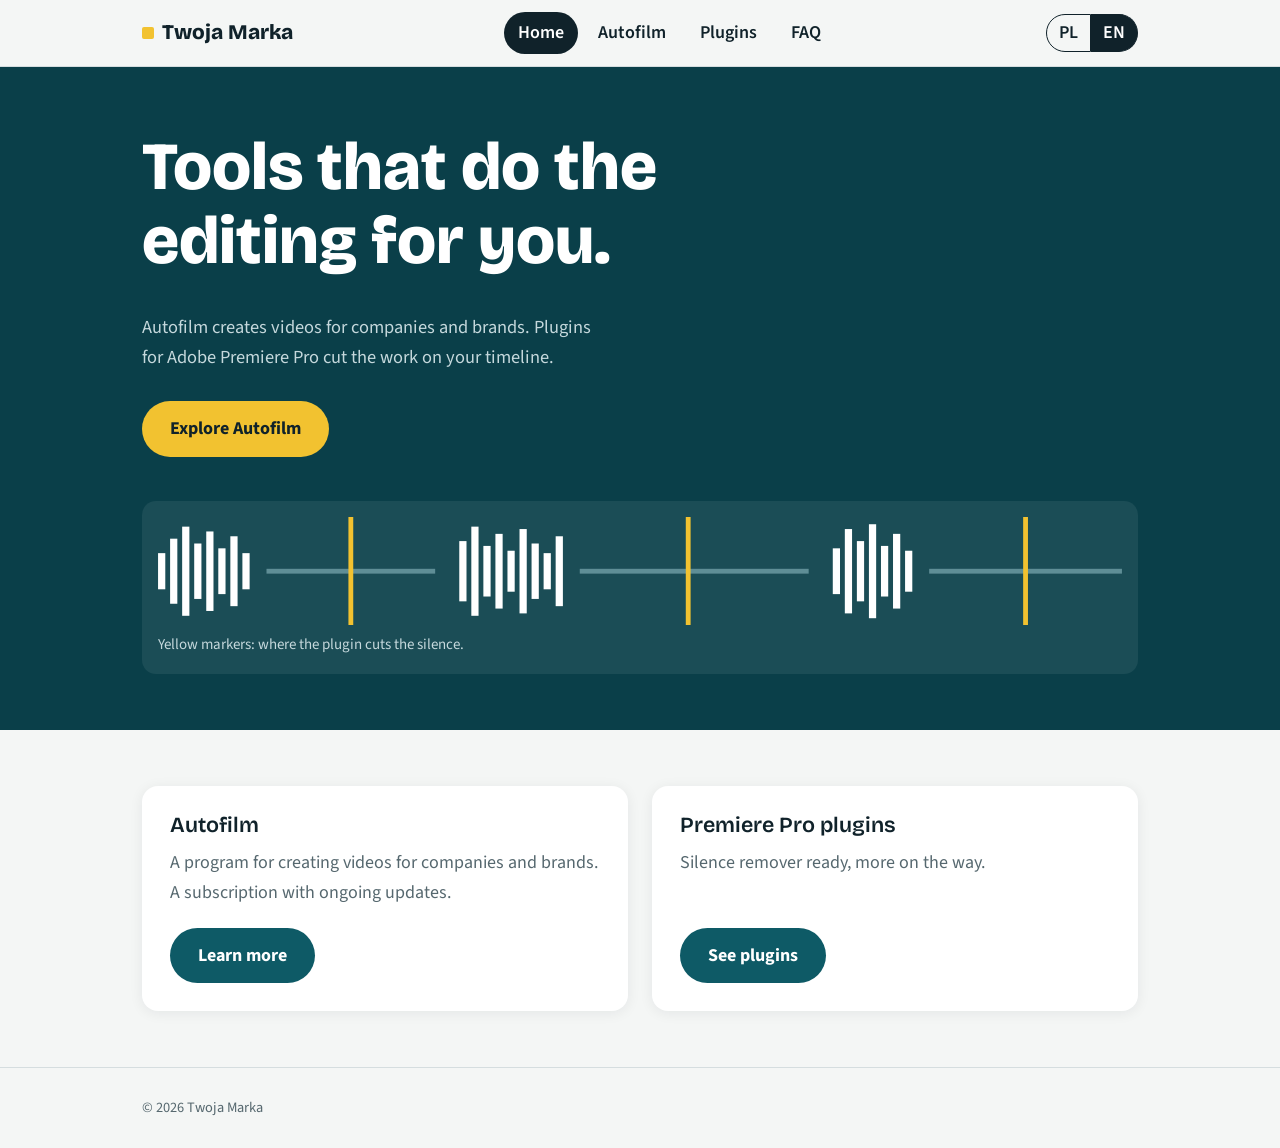
==== index.html @ 90e9b5b0 "Add files via upload" ====
<!DOCTYPE html>
<html lang="pl"><head><meta charset="utf-8"><meta name="viewport" content="width=device-width, initial-scale=1">
<title>Autofilm i wtyczki do Premiere Pro</title>
<link href="https://fonts.googleapis.com/css2?family=Bricolage+Grotesque:wght@600;800&family=Source+Sans+3:wght@400;600;700&display=swap" rel="stylesheet">
<link rel="stylesheet" href="style.css"></head><body>
<header class="top" id="top"></header><main>
<div class="band"><div class="wrap">
<h1><span data-pl>Narzędzia, które montują za Ciebie.</span><span data-en>Tools that do the editing for you.</span></h1>
<p><span data-pl>Autofilm tworzy filmy dla firm i marek. Wtyczki do Adobe Premiere Pro skracają pracę na osi czasu.</span><span data-en>Autofilm creates videos for companies and brands. Plugins for Adobe Premiere Pro cut the work on your timeline.</span></p>
<a class="btn" href="autofilm.html"><span data-pl>Poznaj Autofilm</span><span data-en>Explore Autofilm</span></a>
<div class="wave" aria-hidden="true"><svg viewBox="0 0 800 90"><g fill="#fff"><rect x="0" y="30" width="6" height="30"/><rect x="10" y="18" width="6" height="54"/><rect x="20" y="8" width="6" height="74"/><rect x="30" y="22" width="6" height="46"/><rect x="40" y="12" width="6" height="66"/><rect x="50" y="26" width="6" height="38"/><rect x="60" y="16" width="6" height="58"/><rect x="70" y="30" width="6" height="30"/><rect x="250" y="20" width="6" height="50"/><rect x="260" y="8" width="6" height="74"/><rect x="270" y="24" width="6" height="42"/><rect x="280" y="14" width="6" height="62"/><rect x="290" y="28" width="6" height="34"/><rect x="300" y="10" width="6" height="70"/><rect x="310" y="22" width="6" height="46"/><rect x="320" y="30" width="6" height="30"/><rect x="330" y="16" width="6" height="58"/><rect x="560" y="26" width="6" height="38"/><rect x="570" y="10" width="6" height="70"/><rect x="580" y="20" width="6" height="50"/><rect x="590" y="6" width="6" height="78"/><rect x="600" y="24" width="6" height="42"/><rect x="610" y="14" width="6" height="62"/><rect x="620" y="28" width="6" height="34"/></g><g fill="#5F8E96"><rect x="90" y="43" width="140" height="4"/><rect x="350" y="43" width="190" height="4"/><rect x="640" y="43" width="160" height="4"/></g><g fill="#F2C230"><rect x="158" y="0" width="4" height="90"/><rect x="438" y="0" width="4" height="90"/><rect x="718" y="0" width="4" height="90"/></g></svg>
<small><span data-pl>Żółte znaczniki: tu wtyczka wycina ciszę.</span><span data-en>Yellow markers: where the plugin cuts the silence.</span></small></div>
</div></div>
<section><div class="wrap"><div class="grid">
<div class="card"><h3>Autofilm</h3><p><span data-pl>Program do tworzenia filmów dla firm i marek. Subskrypcja z bieżącymi aktualizacjami.</span><span data-en>A program for creating videos for companies and brands. A subscription with ongoing updates.</span></p><a class="btn dark" href="autofilm.html"><span data-pl>Zobacz więcej</span><span data-en>Learn more</span></a></div>
<div class="card"><h3><span data-pl>Wtyczki do Premiere Pro</span><span data-en>Premiere Pro plugins</span></h3><p><span data-pl>Gotowa wtyczka do usuwania ciszy, kolejne w drodze.</span><span data-en>Silence remover ready, more on the way.</span></p><a class="btn dark" href="wtyczki.html"><span data-pl>Zobacz wtyczki</span><span data-en>See plugins</span></a></div>
</div></div></section>
</main><footer id="foot"></footer><script src="script.js"></script></body></html>
---- style.css ----
:root{--bg:#F4F6F5;--ink:#10222A;--muted:#56686F;--teal:#0E5A66;--deep:#0A3F49;--mark:#F2C230;--line:#D5DDDF;--card:#fff}
*{box-sizing:border-box}
html{scroll-behavior:smooth}
body{margin:0;background:var(--bg);color:var(--ink);font:18px/1.65 "Source Sans 3",system-ui,sans-serif;min-height:100vh;display:flex;flex-direction:column}
main{flex:1}
h1,h2,h3{font-family:"Bricolage Grotesque",system-ui,sans-serif;line-height:1.1;margin:0 0 .5em}
h1{font-size:clamp(2.3rem,7vw,4.2rem);font-weight:800}
h2{font-size:clamp(1.7rem,4vw,2.5rem);font-weight:800}
h3{font-size:1.35rem;font-weight:600}
a{color:inherit}
.wrap{max-width:1040px;margin:0 auto;padding:0 22px}
.top{position:sticky;top:0;z-index:5;background:rgba(244,246,245,.94);backdrop-filter:blur(8px);border-bottom:1px solid var(--line)}
.top .wrap{display:flex;align-items:center;justify-content:space-between;gap:14px;flex-wrap:wrap;padding-top:12px;padding-bottom:12px}
.brand{font-family:"Bricolage Grotesque",sans-serif;font-weight:800;font-size:1.3rem;text-decoration:none}
.brand i{display:inline-block;width:12px;height:12px;background:var(--mark);margin-right:8px;border-radius:2px}
nav{display:flex;gap:6px;flex-wrap:wrap}
nav a{text-decoration:none;font-weight:600;padding:6px 14px;border-radius:999px}
nav a:hover{background:var(--line)}
nav a[aria-current=page]{background:var(--ink);color:#fff}
.lang button{font:inherit;font-weight:600;border:1px solid var(--ink);background:none;color:var(--ink);padding:3px 12px;cursor:pointer}
.lang button:first-child{border-radius:999px 0 0 999px}.lang button:last-child{border-radius:0 999px 999px 0;border-left:0}
.lang button[aria-pressed=true]{background:var(--ink);color:#fff}
.btn{display:inline-block;background:var(--mark);color:var(--ink);padding:13px 28px;font-weight:700;text-decoration:none;border-radius:999px;transition:transform .15s}
.btn:hover{transform:translateY(-2px)}
.btn.dark{background:var(--teal);color:#fff}
.btn.off{background:var(--line);color:var(--muted);pointer-events:none}
a:focus-visible,button:focus-visible,summary:focus-visible{outline:3px solid var(--mark);outline-offset:2px}
.band{background:var(--deep);color:#fff;padding:64px 0 56px}
.band p{max-width:50ch;color:#C5D8DC;margin:0 0 28px;font-size:1.15rem}
.band h1{max-width:15ch}
.wave{margin-top:44px;background:rgba(255,255,255,.07);border-radius:14px;padding:16px}
.wave svg{display:block;width:100%;height:auto}
.wave small{display:block;color:#C5D8DC;margin-top:8px}
section{padding:56px 0}
.grid{display:grid;grid-template-columns:repeat(auto-fit,minmax(280px,1fr));gap:24px}
.card{background:var(--card);border-radius:16px;padding:28px;box-shadow:0 2px 14px rgba(16,34,42,.07);display:flex;flex-direction:column;align-items:flex-start}
.card p{color:var(--muted);margin:0 0 20px}
.card .btn{margin-top:auto}
.tag{background:var(--mark);padding:2px 12px;border-radius:999px;font-weight:700;font-size:.85rem;margin-bottom:12px}
.tag.soon{background:var(--line)}
.lead{max-width:56ch;color:var(--muted);font-size:1.15rem}
ul.ok{list-style:none;padding:0;margin:0 0 20px}
ul.ok li{padding-left:28px;position:relative;margin-bottom:6px}
ul.ok li::before{content:"";position:absolute;left:4px;top:.55em;width:10px;height:10px;background:var(--mark);border-radius:2px}
details{background:var(--card);border-radius:12px;padding:16px 22px;margin-bottom:12px;box-shadow:0 1px 8px rgba(16,34,42,.06)}
summary{font-weight:600;cursor:pointer}
details p{color:var(--muted);margin:10px 0 0}
footer{padding:28px 0;color:var(--muted);font-size:.9rem;border-top:1px solid var(--line)}
[data-en]{display:none}
html.en [data-pl]{display:none}
html.en [data-en]{display:revert}
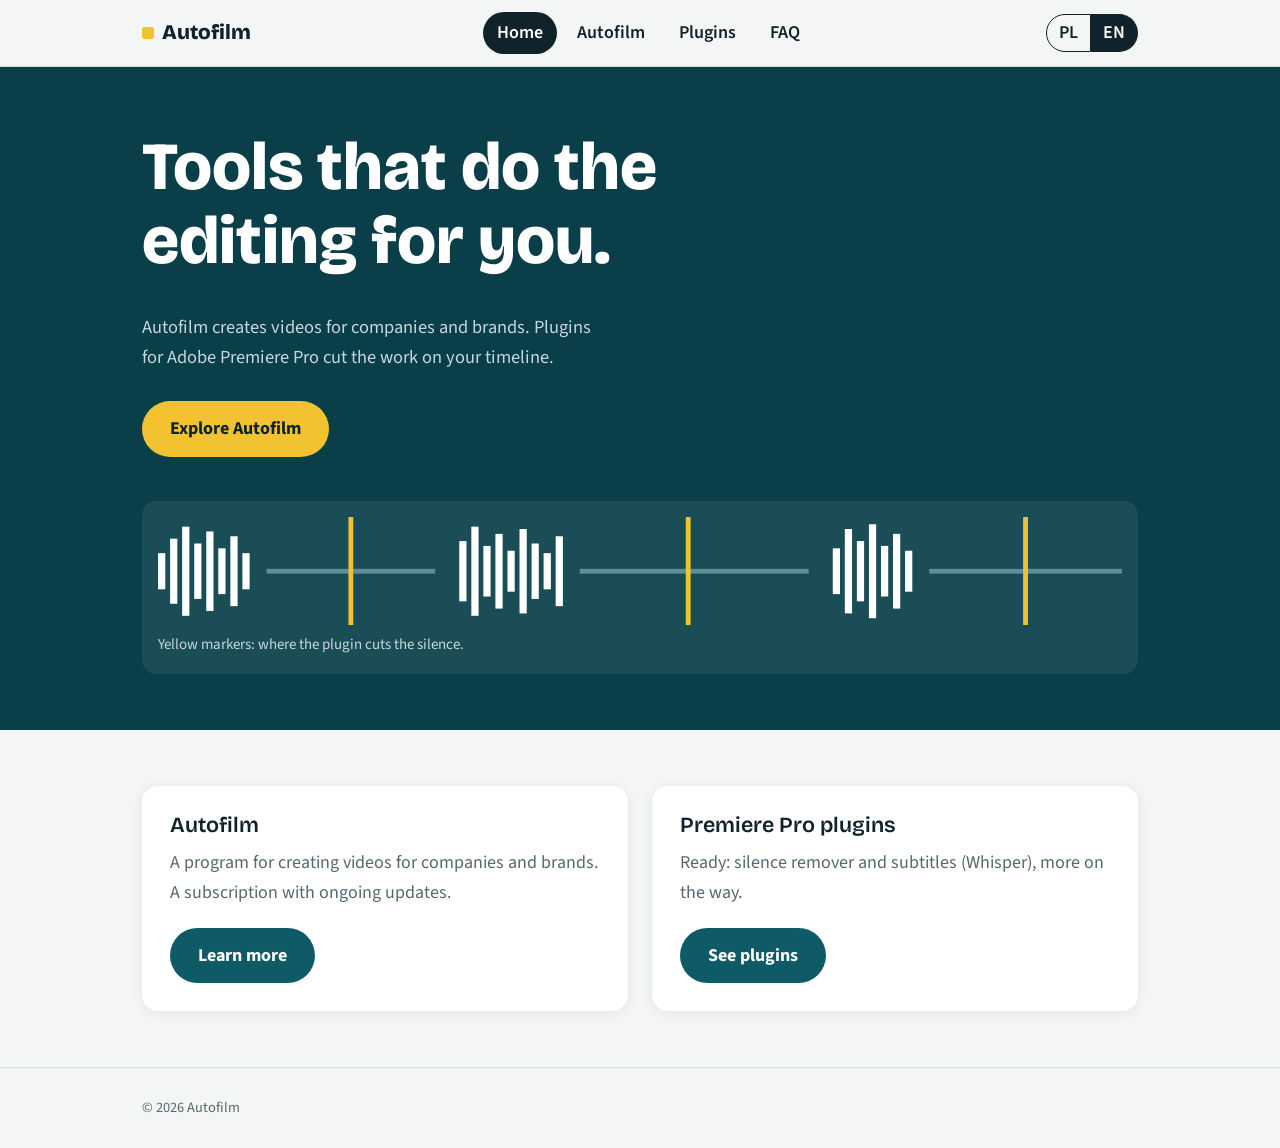
==== commit c1b3177e: "Add files via upload" ====
--- a/index.html
+++ b/index.html
@@ -13,6 +13,6 @@
 </div></div>
 <section><div class="wrap"><div class="grid">
 <div class="card"><h3>Autofilm</h3><p><span data-pl>Program do tworzenia filmów dla firm i marek. Subskrypcja z bieżącymi aktualizacjami.</span><span data-en>A program for creating videos for companies and brands. A subscription with ongoing updates.</span></p><a class="btn dark" href="autofilm.html"><span data-pl>Zobacz więcej</span><span data-en>Learn more</span></a></div>
-<div class="card"><h3><span data-pl>Wtyczki do Premiere Pro</span><span data-en>Premiere Pro plugins</span></h3><p><span data-pl>Gotowa wtyczka do usuwania ciszy, kolejne w drodze.</span><span data-en>Silence remover ready, more on the way.</span></p><a class="btn dark" href="wtyczki.html"><span data-pl>Zobacz wtyczki</span><span data-en>See plugins</span></a></div>
+<div class="card"><h3><span data-pl>Wtyczki do Premiere Pro</span><span data-en>Premiere Pro plugins</span></h3><p><span data-pl>Gotowe wtyczki: usuwanie ciszy i napisy (Whisper), kolejne w drodze.</span><span data-en>Ready: silence remover and subtitles (Whisper), more on the way.</span></p><a class="btn dark" href="wtyczki.html"><span data-pl>Zobacz wtyczki</span><span data-en>See plugins</span></a></div>
 </div></div></section>
 </main><footer id="foot"></footer><script src="script.js"></script></body></html>
--- a/style.css
+++ b/style.css
@@ -49,3 +49,11 @@
 [data-en]{display:none}
 html.en [data-pl]{display:none}
 html.en [data-en]{display:revert}
+.demo{width:100%;border-radius:16px;background:#000;box-shadow:0 8px 30px rgba(16,34,42,.2);margin:8px 0 8px}
+.gap{margin-top:48px}
+.shots{display:grid;grid-template-columns:repeat(auto-fit,minmax(300px,1fr));gap:20px;margin-bottom:40px}
+.shots figure{margin:0}
+.shots img{width:100%;display:block;border-radius:12px;box-shadow:0 4px 18px rgba(16,34,42,.15);transition:transform .2s}
+.shots a:hover img{transform:scale(1.015)}
+.shots figcaption{color:var(--muted);font-size:.95rem;margin-top:8px}
+.feat{margin-top:8px}
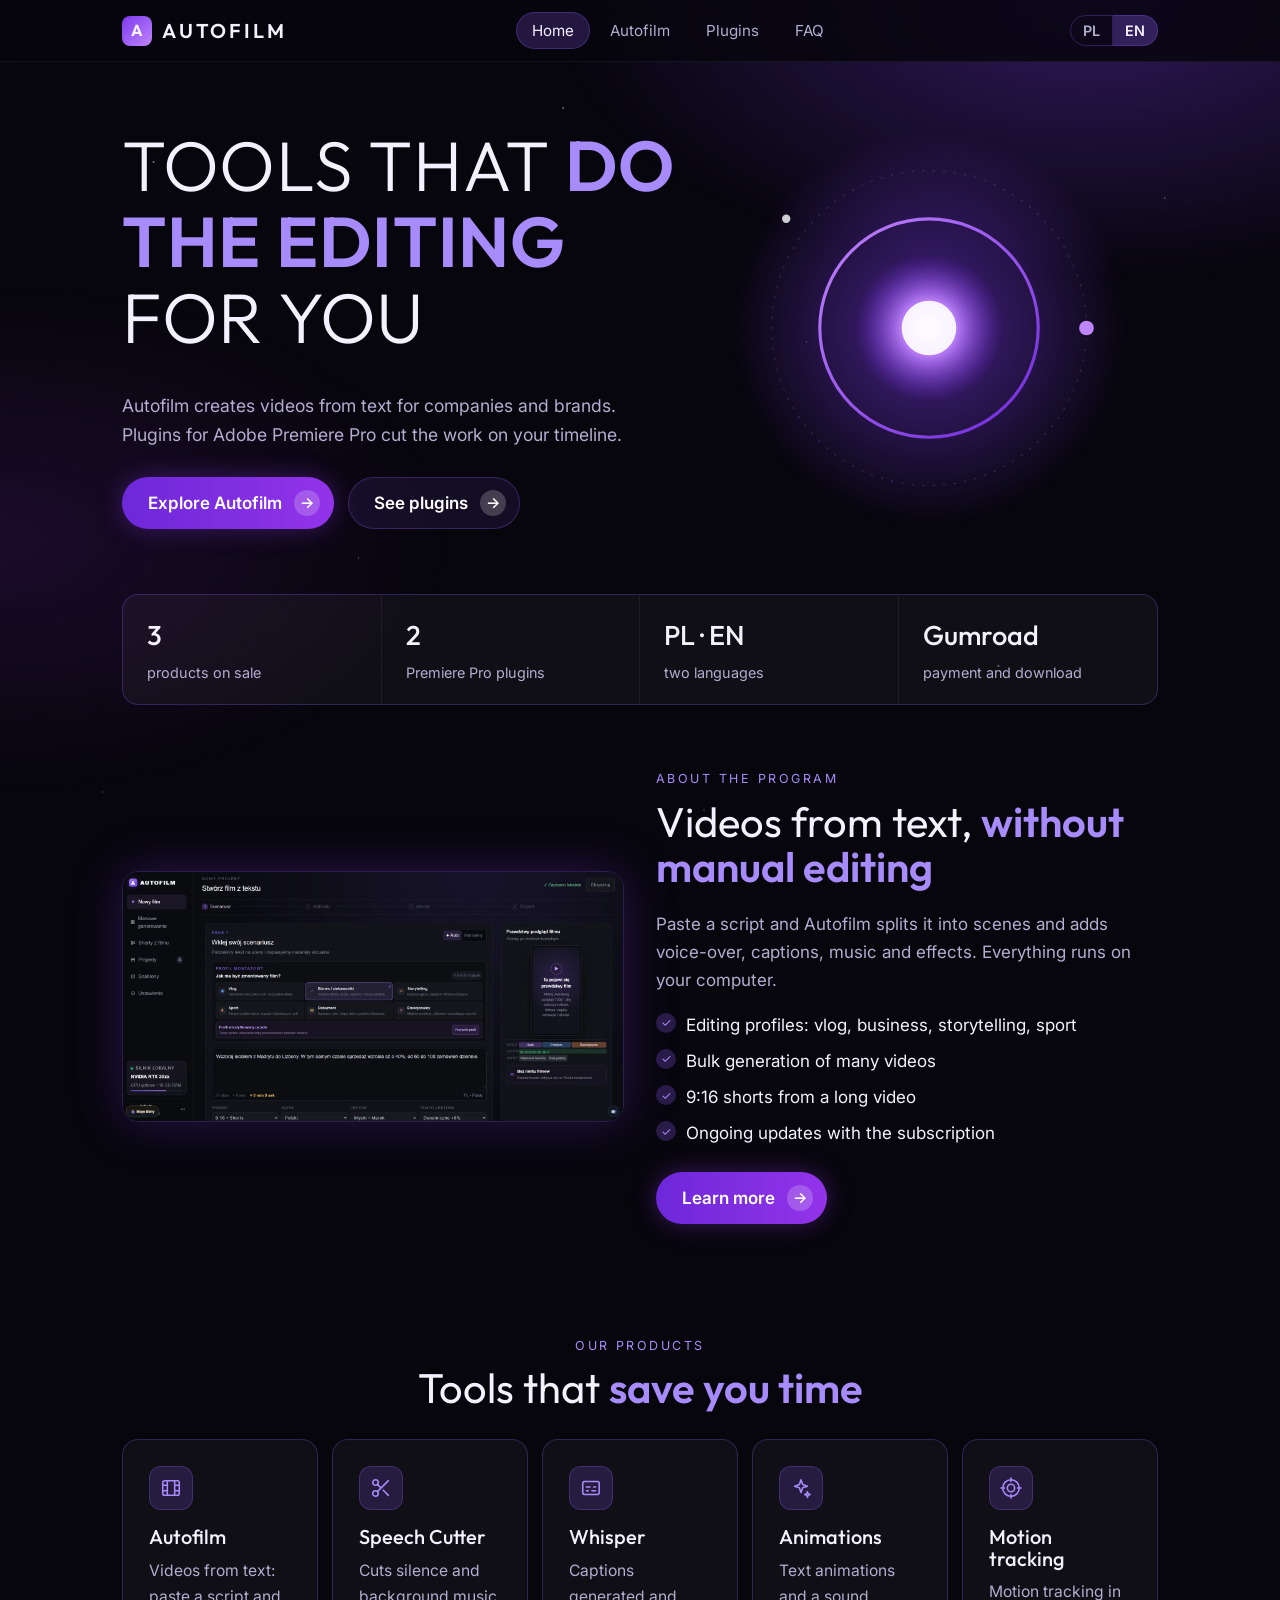
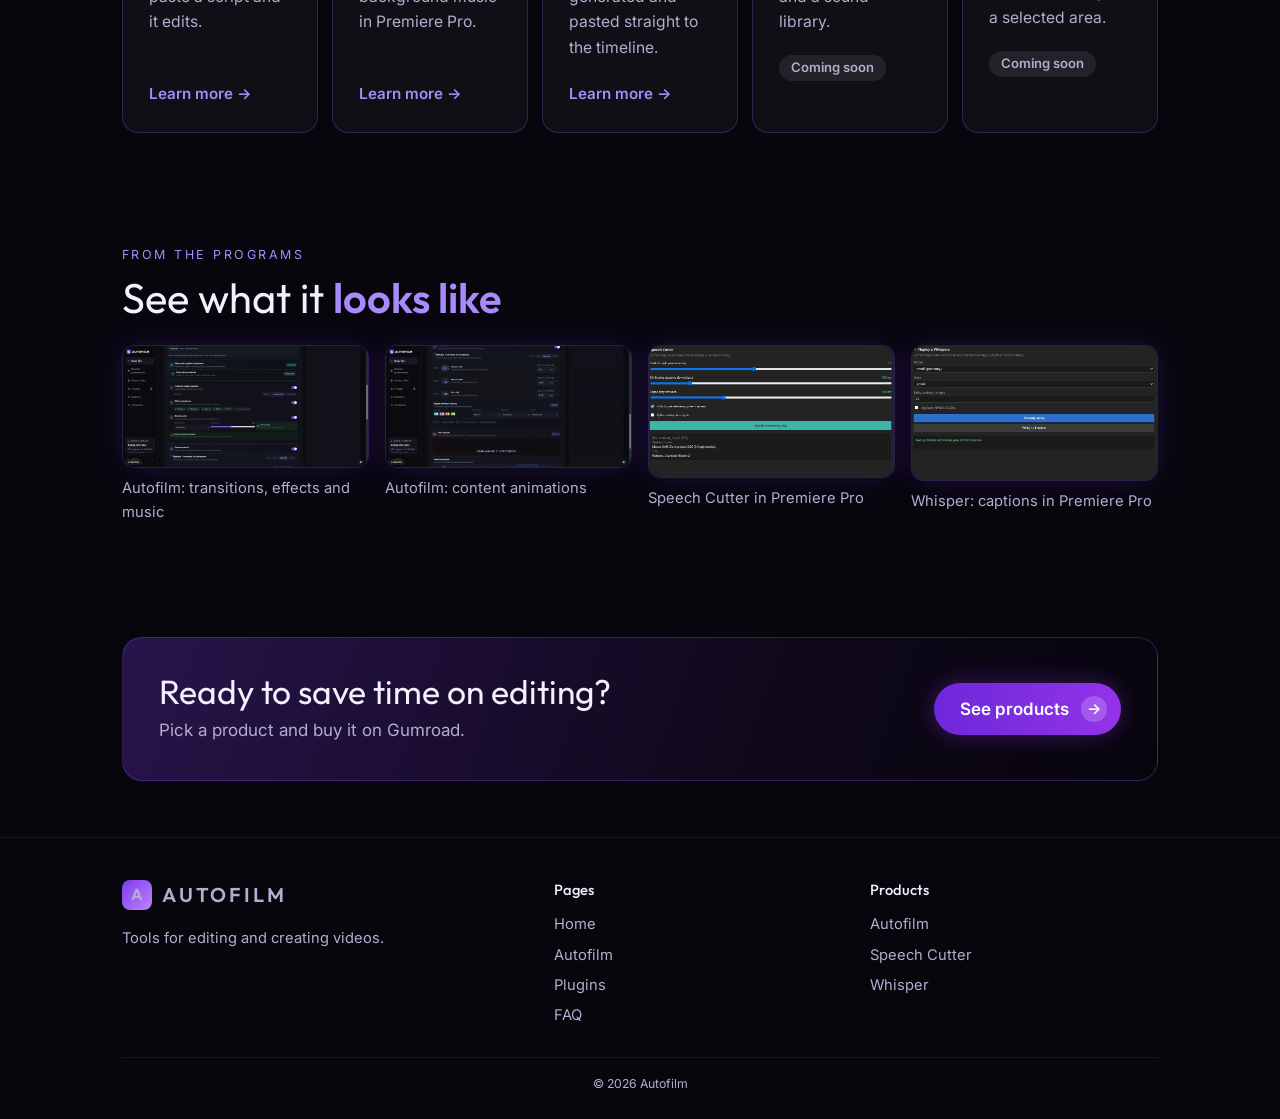
==== commit 285c930c: "Add files via upload" ====
--- a/index.html
+++ b/index.html
@@ -1,18 +1,45 @@
 <!DOCTYPE html>
-<html lang="pl"><head><meta charset="utf-8"><meta name="viewport" content="width=device-width, initial-scale=1">
-<title>Autofilm i wtyczki do Premiere Pro</title>
-<link href="https://fonts.googleapis.com/css2?family=Bricolage+Grotesque:wght@600;800&family=Source+Sans+3:wght@400;600;700&display=swap" rel="stylesheet">
+<html lang="pl"><head><meta charset="utf-8"><meta name="viewport" content="width=device-width, initial-scale=1"><meta name="theme-color" content="#07060d">
+<title>Autofilm: filmy z tekstu i wtyczki do Premiere Pro</title>
+<link href="https://fonts.googleapis.com/css2?family=Outfit:wght@300;400;500;600&family=Inter:wght@400;600&display=swap" rel="stylesheet">
 <link rel="stylesheet" href="style.css"></head><body>
 <header class="top" id="top"></header><main>
-<div class="band"><div class="wrap">
-<h1><span data-pl>Narzędzia, które montują za Ciebie.</span><span data-en>Tools that do the editing for you.</span></h1>
-<p><span data-pl>Autofilm tworzy filmy dla firm i marek. Wtyczki do Adobe Premiere Pro skracają pracę na osi czasu.</span><span data-en>Autofilm creates videos for companies and brands. Plugins for Adobe Premiere Pro cut the work on your timeline.</span></p>
-<a class="btn" href="autofilm.html"><span data-pl>Poznaj Autofilm</span><span data-en>Explore Autofilm</span></a>
-<div class="wave" aria-hidden="true"><svg viewBox="0 0 800 90"><g fill="#fff"><rect x="0" y="30" width="6" height="30"/><rect x="10" y="18" width="6" height="54"/><rect x="20" y="8" width="6" height="74"/><rect x="30" y="22" width="6" height="46"/><rect x="40" y="12" width="6" height="66"/><rect x="50" y="26" width="6" height="38"/><rect x="60" y="16" width="6" height="58"/><rect x="70" y="30" width="6" height="30"/><rect x="250" y="20" width="6" height="50"/><rect x="260" y="8" width="6" height="74"/><rect x="270" y="24" width="6" height="42"/><rect x="280" y="14" width="6" height="62"/><rect x="290" y="28" width="6" height="34"/><rect x="300" y="10" width="6" height="70"/><rect x="310" y="22" width="6" height="46"/><rect x="320" y="30" width="6" height="30"/><rect x="330" y="16" width="6" height="58"/><rect x="560" y="26" width="6" height="38"/><rect x="570" y="10" width="6" height="70"/><rect x="580" y="20" width="6" height="50"/><rect x="590" y="6" width="6" height="78"/><rect x="600" y="24" width="6" height="42"/><rect x="610" y="14" width="6" height="62"/><rect x="620" y="28" width="6" height="34"/></g><g fill="#5F8E96"><rect x="90" y="43" width="140" height="4"/><rect x="350" y="43" width="190" height="4"/><rect x="640" y="43" width="160" height="4"/></g><g fill="#F2C230"><rect x="158" y="0" width="4" height="90"/><rect x="438" y="0" width="4" height="90"/><rect x="718" y="0" width="4" height="90"/></g></svg>
-<small><span data-pl>Żółte znaczniki: tu wtyczka wycina ciszę.</span><span data-en>Yellow markers: where the plugin cuts the silence.</span></small></div>
+<div class="wrap hero"><div>
+<h1><span data-pl>Narzędzia, które <em>montują</em> za Ciebie</span><span data-en>Tools that <em>do the editing</em> for you</span></h1>
+<p><span data-pl>Autofilm tworzy filmy z tekstu dla firm i marek. Wtyczki do Adobe Premiere Pro skracają pracę na osi czasu.</span><span data-en>Autofilm creates videos from text for companies and brands. Plugins for Adobe Premiere Pro cut the work on your timeline.</span></p>
+<div class="btns"><a class="btn" href="autofilm.html"><span data-pl>Poznaj Autofilm</span><span data-en>Explore Autofilm</span></a><a class="btn dark" href="wtyczki.html"><span data-pl>Zobacz wtyczki</span><span data-en>See plugins</span></a></div>
+</div><svg class="orb" viewBox="0 0 400 400" aria-hidden="true"><defs><radialGradient id="g" cx="50%" cy="50%" r="50%"><stop offset="0" stop-color="#f3e8ff"/><stop offset=".35" stop-color="#c084fc"/><stop offset="1" stop-color="#6d28d9" stop-opacity="0"/></radialGradient><radialGradient id="h" cx="50%" cy="50%" r="50%"><stop offset="0" stop-color="#7c3aed" stop-opacity=".55"/><stop offset="1" stop-color="#7c3aed" stop-opacity="0"/></radialGradient><linearGradient id="r" x1="0" y1="0" x2="1" y2="1"><stop offset="0" stop-color="#c084fc"/><stop offset="1" stop-color="#6d28d9"/></linearGradient></defs>
+<circle class="pulse" cx="200" cy="200" r="190" fill="url(#h)"/>
+<g class="spin"><circle cx="200" cy="200" r="150" fill="none" stroke="#a78bfa" stroke-opacity=".25" stroke-dasharray="2 8"/><circle cx="350" cy="200" r="7" fill="#c084fc"/><circle cx="64" cy="96" r="4" fill="#fff" fill-opacity=".8"/></g>
+<circle cx="200" cy="200" r="104" fill="none" stroke="url(#r)" stroke-width="3"/>
+<circle cx="200" cy="200" r="70" fill="url(#g)"/>
+<circle cx="200" cy="200" r="26" fill="#fff" fill-opacity=".9"/></svg></div>
+<div class="wrap"><div class="stats">
+<div><b>3</b><span><span data-pl>produkty w sprzedaży</span><span data-en>products on sale</span></span></div>
+<div><b>2</b><span><span data-pl>wtyczki do Premiere Pro</span><span data-en>Premiere Pro plugins</span></span></div>
+<div><b>PL · EN</b><span><span data-pl>dwie wersje językowe</span><span data-en>two languages</span></span></div>
+<div><b>Gumroad</b><span><span data-pl>płatność i pobranie</span><span data-en>payment and download</span></span></div>
 </div></div>
-<section><div class="wrap"><div class="grid">
-<div class="card"><h3>Autofilm</h3><p><span data-pl>Program do tworzenia filmów dla firm i marek. Subskrypcja z bieżącymi aktualizacjami.</span><span data-en>A program for creating videos for companies and brands. A subscription with ongoing updates.</span></p><a class="btn dark" href="autofilm.html"><span data-pl>Zobacz więcej</span><span data-en>Learn more</span></a></div>
-<div class="card"><h3><span data-pl>Wtyczki do Premiere Pro</span><span data-en>Premiere Pro plugins</span></h3><p><span data-pl>Gotowe wtyczki: usuwanie ciszy i napisy (Whisper), kolejne w drodze.</span><span data-en>Ready: silence remover and subtitles (Whisper), more on the way.</span></p><a class="btn dark" href="wtyczki.html"><span data-pl>Zobacz wtyczki</span><span data-en>See plugins</span></a></div>
-</div></div></section>
-</main><footer id="foot"></footer><script src="script.js"></script></body></html>
+<section><div class="wrap about">
+<div class="frame"><a href="autofilm.html"><img src="media/shot1.webp" alt="Autofilm" loading="lazy"></a></div>
+<div><span class="label"><span data-pl>O programie</span><span data-en>About the program</span></span>
+<h2><span data-pl>Filmy z tekstu, <em>bez ręcznego montażu</em></span><span data-en>Videos from text, <em>without manual editing</em></span></h2>
+<p><span data-pl>Wklejasz scenariusz, a Autofilm dzieli go na sceny, dodaje lektora, napisy, muzykę i efekty. Całość liczy się na Twoim komputerze.</span><span data-en>Paste a script and Autofilm splits it into scenes and adds voice-over, captions, music and effects. Everything runs on your computer.</span></p>
+<ul class="ok"><li><span data-pl>Profile montażu: vlog, biznes, storytelling, sport</span><span data-en>Editing profiles: vlog, business, storytelling, sport</span></li><li><span data-pl>Masowe generowanie wielu filmów</span><span data-en>Bulk generation of many videos</span></li><li><span data-pl>Shorty 9:16 z długiego filmu</span><span data-en>9:16 shorts from a long video</span></li><li><span data-pl>Bieżące aktualizacje w subskrypcji</span><span data-en>Ongoing updates with the subscription</span></li></ul>
+<a class="btn" href="autofilm.html"><span data-pl>Dowiedz się więcej</span><span data-en>Learn more</span></a></div>
+</div></section>
+<section><div class="wrap" style="text-align:center">
+<span class="label"><span data-pl>Nasze produkty</span><span data-en>Our products</span></span>
+<h2><span data-pl>Narzędzia, które <em>oszczędzają czas</em></span><span data-en>Tools that <em>save you time</em></span></h2>
+<div class="cards5" style="text-align:left;margin-top:28px"><div class="card"><div class="ico"><svg viewBox="0 0 24 24"><rect x="3" y="4" width="18" height="16" rx="2"/><path d="M8 4v16M16 4v16M3 9h5M3 15h5M16 9h5M16 15h5"/></svg></div><h3>Autofilm</h3><p><span data-pl>Filmy z tekstu: wklejasz scenariusz, program montuje.</span><span data-en>Videos from text: paste a script and it edits.</span></p><a class="more" href="autofilm.html"><span data-pl>Zobacz więcej →</span><span data-en>Learn more →</span></a></div><div class="card"><div class="ico"><svg viewBox="0 0 24 24"><circle cx="6" cy="6" r="3"/><circle cx="6" cy="18" r="3"/><path d="M20 4 8.1 15.9M14.5 14.5 20 20M8.1 8.1 12 12"/></svg></div><h3>Speech Cutter</h3><p><span data-pl>Wycina ciszę i muzykę w tle w Premiere Pro.</span><span data-en>Cuts silence and background music in Premiere Pro.</span></p><a class="more" href="wtyczki.html"><span data-pl>Zobacz więcej →</span><span data-en>Learn more →</span></a></div><div class="card"><div class="ico"><svg viewBox="0 0 24 24"><rect x="3" y="5" width="18" height="14" rx="2"/><path d="M7 11h4M7 15h2M13 15h4M15 11h2"/></svg></div><h3>Whisper</h3><p><span data-pl>Napisy generowane i wklejane prosto na timeline.</span><span data-en>Captions generated and pasted straight to the timeline.</span></p><a class="more" href="wtyczki.html"><span data-pl>Zobacz więcej →</span><span data-en>Learn more →</span></a></div><div class="card"><div class="ico"><svg viewBox="0 0 24 24"><path d="M12 3l1.8 5.2L19 10l-5.2 1.8L12 17l-1.8-5.2L5 10l5.2-1.8zM19 16l.8 2.2L22 19l-2.2.8L19 22l-.8-2.2L16 19l2.2-.8z"/></svg></div><h3><span data-pl>Animacje</span><span data-en>Animations</span></h3><p><span data-pl>Animacje tekstu i biblioteka dźwięków.</span><span data-en>Text animations and a sound library.</span></p><span class="tag soon"><span data-pl>Wkrótce</span><span data-en>Coming soon</span></span></div><div class="card"><div class="ico"><svg viewBox="0 0 24 24"><circle cx="12" cy="12" r="9"/><circle cx="12" cy="12" r="4"/><path d="M12 1v4M12 19v4M1 12h4M19 12h4"/></svg></div><h3>Motion tracking</h3><p><span data-pl>Śledzenie ruchu w zaznaczonym obszarze.</span><span data-en>Motion tracking in a selected area.</span></p><span class="tag soon"><span data-pl>Wkrótce</span><span data-en>Coming soon</span></span></div></div>
+</div></section>
+<section><div class="wrap">
+<span class="label"><span data-pl>Z programów</span><span data-en>From the programs</span></span>
+<h2><span data-pl>Zobacz, jak to <em>wygląda</em></span><span data-en>See what it <em>looks like</em></span></h2>
+<div class="feat4" style="margin-top:24px"><figure><a href="autofilm.html"><img src="media/shot2.webp" alt="Autofilm: przejścia, efekty i muzyka" loading="lazy"></a><figcaption><span data-pl>Autofilm: przejścia, efekty i muzyka</span><span data-en>Autofilm: transitions, effects and music</span></figcaption></figure><figure><a href="autofilm.html"><img src="media/shot5.webp" alt="Autofilm: animacje treści" loading="lazy"></a><figcaption><span data-pl>Autofilm: animacje treści</span><span data-en>Autofilm: content animations</span></figcaption></figure><figure><a href="wtyczki.html"><img src="media/cisza1.webp" alt="Speech Cutter w Premiere Pro" loading="lazy"></a><figcaption><span data-pl>Speech Cutter w Premiere Pro</span><span data-en>Speech Cutter in Premiere Pro</span></figcaption></figure><figure><a href="wtyczki.html"><img src="media/whisper1.webp" alt="Whisper: napisy w Premiere Pro" loading="lazy"></a><figcaption><span data-pl>Whisper: napisy w Premiere Pro</span><span data-en>Whisper: captions in Premiere Pro</span></figcaption></figure></div>
+</div></section>
+<section><div class="wrap"><div class="cta"><div>
+<h2><span data-pl>Gotowy, by oszczędzić czas przy montażu?</span><span data-en>Ready to save time on editing?</span></h2>
+<p><span data-pl>Wybierz produkt i kup go na Gumroad.</span><span data-en>Pick a product and buy it on Gumroad.</span></p></div>
+<a class="btn" href="autofilm.html"><span data-pl>Zobacz produkty</span><span data-en>See products</span></a></div></div></section>
+</main><footer id="foot"></footer><script src="script.js"></script></body></html>
--- a/style.css
+++ b/style.css
@@ -1,59 +1,93 @@
-:root{--bg:#F4F6F5;--ink:#10222A;--muted:#56686F;--teal:#0E5A66;--deep:#0A3F49;--mark:#F2C230;--line:#D5DDDF;--card:#fff}
+:root{--bg:#07060d;--panel:rgba(255,255,255,.04);--line:rgba(139,92,246,.28);--ink:#f4f1ff;--muted:#b3add0;--v1:#6d28d9;--v2:#9333ea;--lav:#a78bfa}
 *{box-sizing:border-box}
-html{scroll-behavior:smooth}
-body{margin:0;background:var(--bg);color:var(--ink);font:18px/1.65 "Source Sans 3",system-ui,sans-serif;min-height:100vh;display:flex;flex-direction:column}
+html{scroll-behavior:smooth;color-scheme:dark}
+body{margin:0;background:var(--bg);color:var(--ink);font:17px/1.65 "Inter",system-ui,sans-serif;min-height:100vh;display:flex;flex-direction:column;position:relative;overflow-x:hidden}
+body::before{content:"";position:fixed;inset:0;z-index:-1;pointer-events:none;background:
+radial-gradient(1.5px 1.5px at 12% 18%,#fff9,transparent),radial-gradient(1px 1px at 28% 62%,#fff7,transparent),radial-gradient(1.5px 1.5px at 44% 12%,#fff8,transparent),radial-gradient(1px 1px at 63% 38%,#fff7,transparent),radial-gradient(1.5px 1.5px at 78% 74%,#fff8,transparent),radial-gradient(1px 1px at 91% 22%,#fff9,transparent),radial-gradient(1px 1px at 8% 88%,#fff6,transparent),radial-gradient(1px 1px at 55% 90%,#fff6,transparent),
+radial-gradient(ellipse 60% 45% at 85% 0%,rgba(124,58,237,.35),transparent 70%),radial-gradient(ellipse 50% 40% at 0% 60%,rgba(88,28,135,.25),transparent 70%)}
 main{flex:1}
-h1,h2,h3{font-family:"Bricolage Grotesque",system-ui,sans-serif;line-height:1.1;margin:0 0 .5em}
-h1{font-size:clamp(2.3rem,7vw,4.2rem);font-weight:800}
-h2{font-size:clamp(1.7rem,4vw,2.5rem);font-weight:800}
-h3{font-size:1.35rem;font-weight:600}
+h1,h2,h3{font-family:"Outfit",system-ui,sans-serif;line-height:1.08;margin:0 0 .5em}
+h1{font-size:clamp(2.3rem,6.5vw,4.4rem);font-weight:300;text-transform:uppercase;letter-spacing:.01em}
+h2{font-size:clamp(1.7rem,4vw,2.6rem);font-weight:400}
+h3{font-size:1.25rem;font-weight:500}
+em{font-style:normal;color:var(--lav);font-weight:600}
+h1 em{font-weight:600}
 a{color:inherit}
-.wrap{max-width:1040px;margin:0 auto;padding:0 22px}
-.top{position:sticky;top:0;z-index:5;background:rgba(244,246,245,.94);backdrop-filter:blur(8px);border-bottom:1px solid var(--line)}
+.wrap{max-width:1080px;margin:0 auto;padding:0 22px}
+.top{position:sticky;top:0;z-index:5;background:rgba(7,6,13,.82);backdrop-filter:blur(10px);border-bottom:1px solid rgba(255,255,255,.06)}
 .top .wrap{display:flex;align-items:center;justify-content:space-between;gap:14px;flex-wrap:wrap;padding-top:12px;padding-bottom:12px}
-.brand{font-family:"Bricolage Grotesque",sans-serif;font-weight:800;font-size:1.3rem;text-decoration:none}
-.brand i{display:inline-block;width:12px;height:12px;background:var(--mark);margin-right:8px;border-radius:2px}
-nav{display:flex;gap:6px;flex-wrap:wrap}
-nav a{text-decoration:none;font-weight:600;padding:6px 14px;border-radius:999px}
-nav a:hover{background:var(--line)}
-nav a[aria-current=page]{background:var(--ink);color:#fff}
-.lang button{font:inherit;font-weight:600;border:1px solid var(--ink);background:none;color:var(--ink);padding:3px 12px;cursor:pointer}
+.brand{font-family:"Outfit",sans-serif;font-weight:600;font-size:1.25rem;letter-spacing:.14em;text-transform:uppercase;text-decoration:none;display:flex;align-items:center;gap:10px}
+.brand i{width:30px;height:30px;border-radius:8px;background:linear-gradient(135deg,#7c3aed,#c084fc);display:grid;place-items:center;font-style:normal;font-weight:700;letter-spacing:0;font-size:1rem}
+nav{display:flex;gap:4px;flex-wrap:wrap}
+nav a{text-decoration:none;font-size:.95rem;padding:6px 16px;border-radius:999px;color:var(--muted)}
+nav a:hover{color:var(--ink)}
+nav a[aria-current=page]{background:rgba(139,92,246,.22);color:var(--ink);box-shadow:inset 0 0 0 1px var(--line)}
+.lang button{font:inherit;font-size:.9rem;font-weight:600;border:1px solid var(--line);background:none;color:var(--muted);padding:3px 12px;cursor:pointer}
 .lang button:first-child{border-radius:999px 0 0 999px}.lang button:last-child{border-radius:0 999px 999px 0;border-left:0}
-.lang button[aria-pressed=true]{background:var(--ink);color:#fff}
-.btn{display:inline-block;background:var(--mark);color:var(--ink);padding:13px 28px;font-weight:700;text-decoration:none;border-radius:999px;transition:transform .15s}
-.btn:hover{transform:translateY(-2px)}
-.btn.dark{background:var(--teal);color:#fff}
-.btn.off{background:var(--line);color:var(--muted);pointer-events:none}
-a:focus-visible,button:focus-visible,summary:focus-visible{outline:3px solid var(--mark);outline-offset:2px}
-.band{background:var(--deep);color:#fff;padding:64px 0 56px}
-.band p{max-width:50ch;color:#C5D8DC;margin:0 0 28px;font-size:1.15rem}
-.band h1{max-width:15ch}
-.wave{margin-top:44px;background:rgba(255,255,255,.07);border-radius:14px;padding:16px}
-.wave svg{display:block;width:100%;height:auto}
-.wave small{display:block;color:#C5D8DC;margin-top:8px}
+.lang button[aria-pressed=true]{background:rgba(139,92,246,.3);color:var(--ink)}
+.btn{display:inline-flex;align-items:center;gap:12px;background:linear-gradient(90deg,var(--v1),var(--v2));color:#fff;padding:12px 14px 12px 26px;font-weight:600;text-decoration:none;border-radius:999px;box-shadow:0 0 24px rgba(147,51,234,.35);transition:transform .15s,box-shadow .15s}
+.btn::after{content:"→";width:26px;height:26px;border-radius:50%;background:rgba(255,255,255,.2);display:grid;place-items:center;font-size:.95rem}
+.btn:hover{transform:translateY(-2px);box-shadow:0 0 32px rgba(147,51,234,.55)}
+.btn.dark{background:rgba(139,92,246,.1);box-shadow:inset 0 0 0 1px var(--line)}
+.btn.off{background:rgba(255,255,255,.06);color:var(--muted);box-shadow:none;pointer-events:none}
+.btn.off::after{display:none}
+.btn.off{padding:12px 26px}
+a:focus-visible,button:focus-visible,summary:focus-visible{outline:3px solid var(--lav);outline-offset:2px}
+.band{padding:72px 0 40px;position:relative}
+.band p{max-width:52ch;color:var(--muted);margin:0 0 24px;font-size:1.1rem}
+.hero{display:grid;grid-template-columns:1.1fr .9fr;gap:20px;align-items:center;padding-top:56px;padding-bottom:32px}
+@media(max-width:800px){.hero{grid-template-columns:1fr}}
+.hero p{max-width:46ch;color:var(--muted);margin:0 0 28px;font-size:1.1rem}
+.hero .btns{display:flex;gap:14px;flex-wrap:wrap}
+.orb{width:100%;max-width:420px;margin:0 auto;display:block}
+@media(prefers-reduced-motion:no-preference){.orb .spin{transform-origin:200px 200px;animation:sp 40s linear infinite}@keyframes sp{to{transform:rotate(360deg)}}.orb .pulse{animation:pl 5s ease-in-out infinite}@keyframes pl{50%{opacity:.7}}}
+.stats{display:grid;grid-template-columns:repeat(auto-fit,minmax(200px,1fr));gap:0;background:var(--panel);border:1px solid var(--line);border-radius:16px;margin:24px 0 8px}
+.stats div{padding:18px 24px;border-right:1px solid rgba(255,255,255,.06)}
+.stats div:last-child{border-right:0}
+.stats b{display:block;font-family:"Outfit",sans-serif;font-size:1.7rem;font-weight:500}
+.stats span{color:var(--muted);font-size:.9rem}
 section{padding:56px 0}
-.grid{display:grid;grid-template-columns:repeat(auto-fit,minmax(280px,1fr));gap:24px}
-.card{background:var(--card);border-radius:16px;padding:28px;box-shadow:0 2px 14px rgba(16,34,42,.07);display:flex;flex-direction:column;align-items:flex-start}
-.card p{color:var(--muted);margin:0 0 20px}
+.label{display:block;color:var(--lav);font-size:.78rem;letter-spacing:.2em;text-transform:uppercase;margin-bottom:10px}
+.about{display:grid;grid-template-columns:1fr 1fr;gap:32px;align-items:center}
+@media(max-width:800px){.about{grid-template-columns:1fr}}
+.frame img{width:100%;display:block;border-radius:16px;border:1px solid var(--line);box-shadow:0 0 50px rgba(124,58,237,.28)}
+.about p{color:var(--muted)}
+.grid{display:grid;grid-template-columns:repeat(auto-fit,minmax(280px,1fr));gap:20px}
+.cards5{display:grid;grid-template-columns:repeat(auto-fit,minmax(190px,1fr));gap:14px}
+.card{background:var(--panel);border:1px solid var(--line);border-radius:16px;padding:26px;display:flex;flex-direction:column;align-items:flex-start;backdrop-filter:blur(4px)}
+.card p{color:var(--muted);margin:0 0 20px;font-size:.98rem}
 .card .btn{margin-top:auto}
-.tag{background:var(--mark);padding:2px 12px;border-radius:999px;font-weight:700;font-size:.85rem;margin-bottom:12px}
-.tag.soon{background:var(--line)}
-.lead{max-width:56ch;color:var(--muted);font-size:1.15rem}
-ul.ok{list-style:none;padding:0;margin:0 0 20px}
-ul.ok li{padding-left:28px;position:relative;margin-bottom:6px}
-ul.ok li::before{content:"";position:absolute;left:4px;top:.55em;width:10px;height:10px;background:var(--mark);border-radius:2px}
-details{background:var(--card);border-radius:12px;padding:16px 22px;margin-bottom:12px;box-shadow:0 1px 8px rgba(16,34,42,.06)}
+.card a.more{margin-top:auto;color:var(--lav);text-decoration:none;font-weight:600;font-size:.95rem}
+.ico{width:44px;height:44px;border-radius:12px;background:rgba(139,92,246,.18);box-shadow:inset 0 0 0 1px var(--line);display:grid;place-items:center;color:var(--lav);margin-bottom:16px}
+.ico svg{width:22px;height:22px;stroke:currentColor;fill:none;stroke-width:1.7;stroke-linecap:round;stroke-linejoin:round}
+.tag{background:rgba(139,92,246,.25);color:#e4d9ff;padding:2px 12px;border-radius:999px;font-weight:600;font-size:.82rem;margin-bottom:12px}
+.tag.soon{background:rgba(255,255,255,.08);color:var(--muted)}
+.lead{max-width:56ch;color:var(--muted)}
+ul.ok{list-style:none;padding:0;margin:0 0 24px}
+ul.ok li{padding-left:30px;position:relative;margin-bottom:8px}
+ul.ok li::before{content:"✓";position:absolute;left:0;top:2px;width:20px;height:20px;border-radius:50%;background:rgba(139,92,246,.25);color:var(--lav);font-size:.75rem;display:grid;place-items:center}
+.demo{width:100%;border-radius:16px;background:#000;border:1px solid var(--line);box-shadow:0 0 50px rgba(124,58,237,.28);margin:8px 0}
+.gap{margin-top:48px}
+.shots{display:grid;grid-template-columns:repeat(auto-fit,minmax(300px,1fr));gap:20px;margin-bottom:40px}
+.shots figure,.feat4 figure{margin:0}
+.shots img,.feat4 img{width:100%;display:block;border-radius:12px;border:1px solid var(--line);box-shadow:0 0 30px rgba(124,58,237,.18);transition:transform .2s}
+.shots a:hover img,.feat4 a:hover img{transform:scale(1.015)}
+.shots figcaption,.feat4 figcaption{color:var(--muted);font-size:.92rem;margin-top:8px}
+.feat{margin-top:8px}
+.feat4{display:grid;grid-template-columns:repeat(auto-fit,minmax(220px,1fr));gap:16px}
+.cta{display:flex;align-items:center;justify-content:space-between;gap:24px;flex-wrap:wrap;padding:36px;border-radius:20px;border:1px solid var(--line);background:linear-gradient(110deg,rgba(124,58,237,.28),rgba(88,28,135,.12) 60%,rgba(7,6,13,.2))}
+.cta h2{margin:0 0 6px;font-size:clamp(1.5rem,3.4vw,2.1rem)}
+.cta p{margin:0;color:var(--muted)}
+details{background:var(--panel);border:1px solid var(--line);border-radius:12px;padding:16px 22px;margin-bottom:12px}
 summary{font-weight:600;cursor:pointer}
 details p{color:var(--muted);margin:10px 0 0}
-footer{padding:28px 0;color:var(--muted);font-size:.9rem;border-top:1px solid var(--line)}
+footer{padding:40px 0 24px;color:var(--muted);font-size:.92rem;border-top:1px solid rgba(255,255,255,.07)}
+.fcols{display:grid;grid-template-columns:1.4fr 1fr 1fr;gap:28px;margin-bottom:24px}
+@media(max-width:700px){.fcols{grid-template-columns:1fr}}
+footer h4{margin:0 0 10px;color:var(--ink);font-family:"Outfit",sans-serif;font-weight:500}
+footer a{display:block;text-decoration:none;margin-bottom:6px}
+footer a:hover{color:var(--ink)}
+footer small{display:block;border-top:1px solid rgba(255,255,255,.07);padding-top:16px;text-align:center}
 [data-en]{display:none}
 html.en [data-pl]{display:none}
 html.en [data-en]{display:revert}
-.demo{width:100%;border-radius:16px;background:#000;box-shadow:0 8px 30px rgba(16,34,42,.2);margin:8px 0 8px}
-.gap{margin-top:48px}
-.shots{display:grid;grid-template-columns:repeat(auto-fit,minmax(300px,1fr));gap:20px;margin-bottom:40px}
-.shots figure{margin:0}
-.shots img{width:100%;display:block;border-radius:12px;box-shadow:0 4px 18px rgba(16,34,42,.15);transition:transform .2s}
-.shots a:hover img{transform:scale(1.015)}
-.shots figcaption{color:var(--muted);font-size:.95rem;margin-top:8px}
-.feat{margin-top:8px}
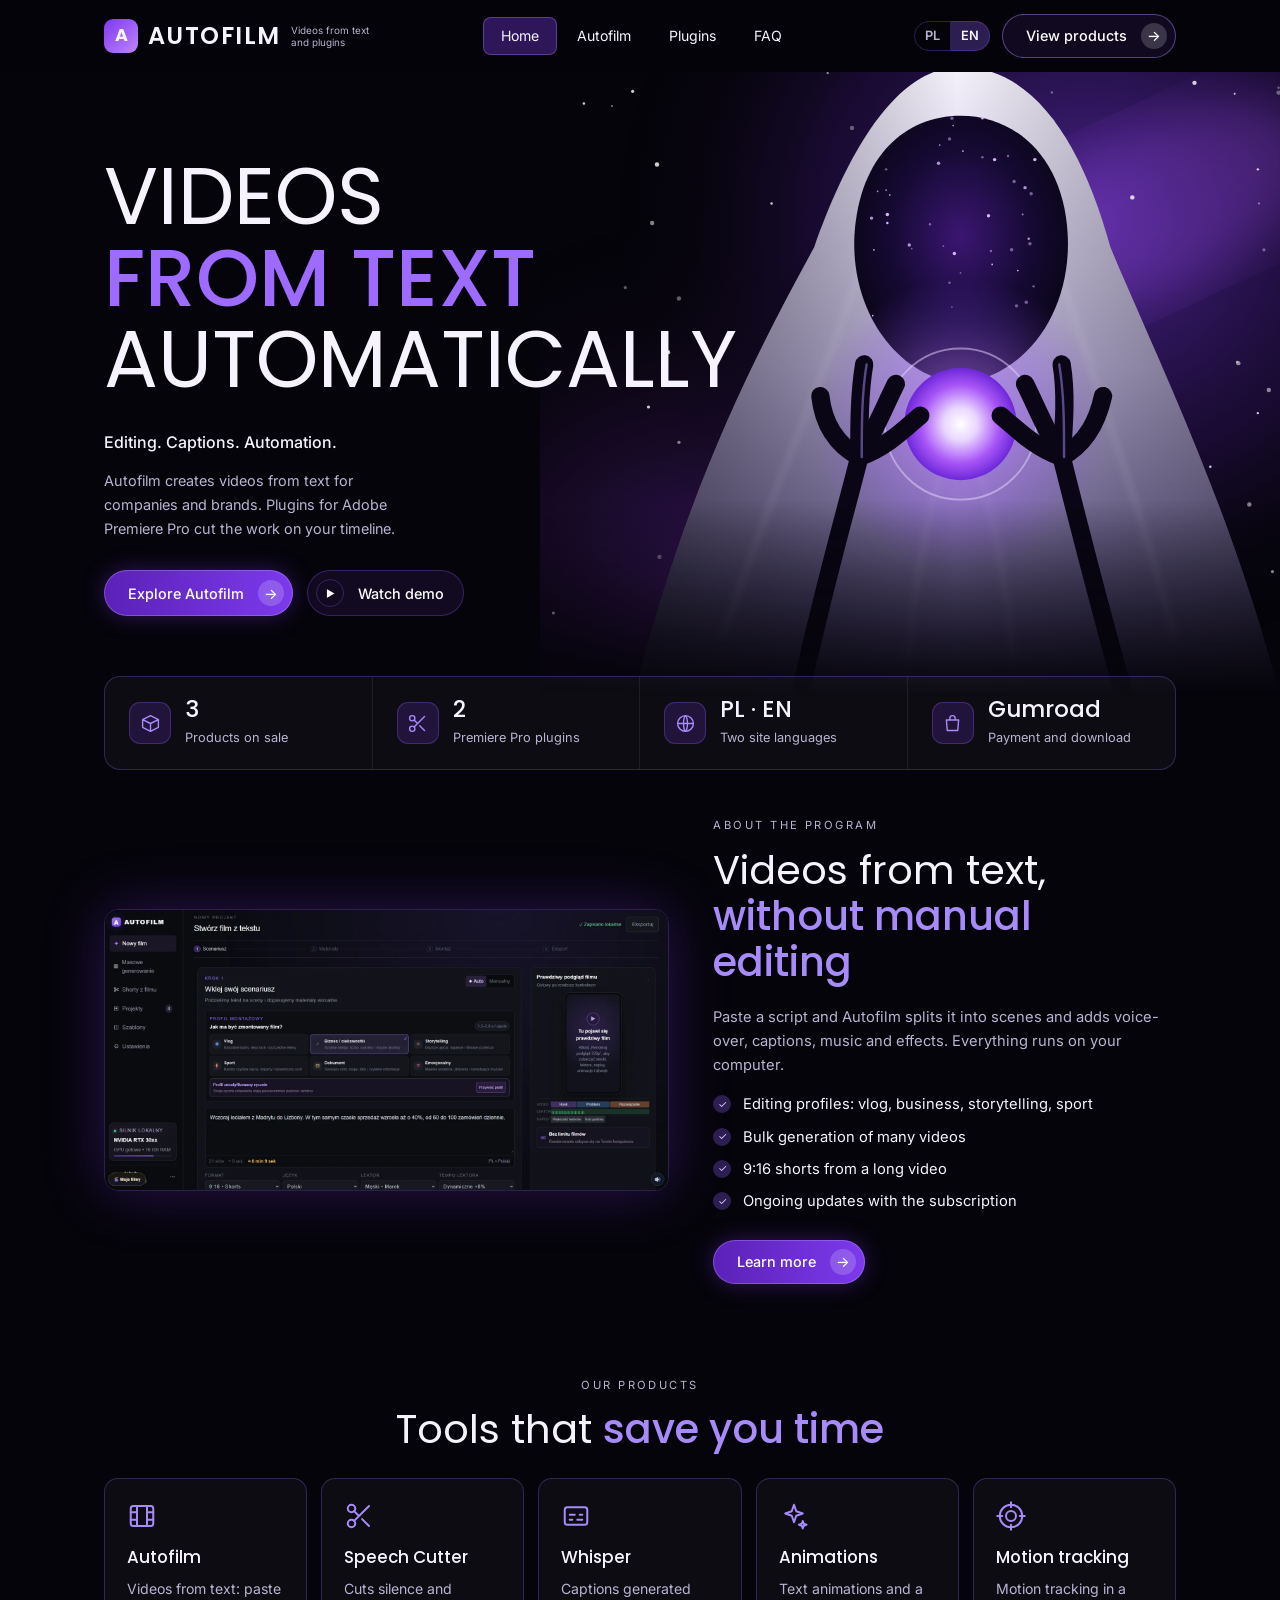
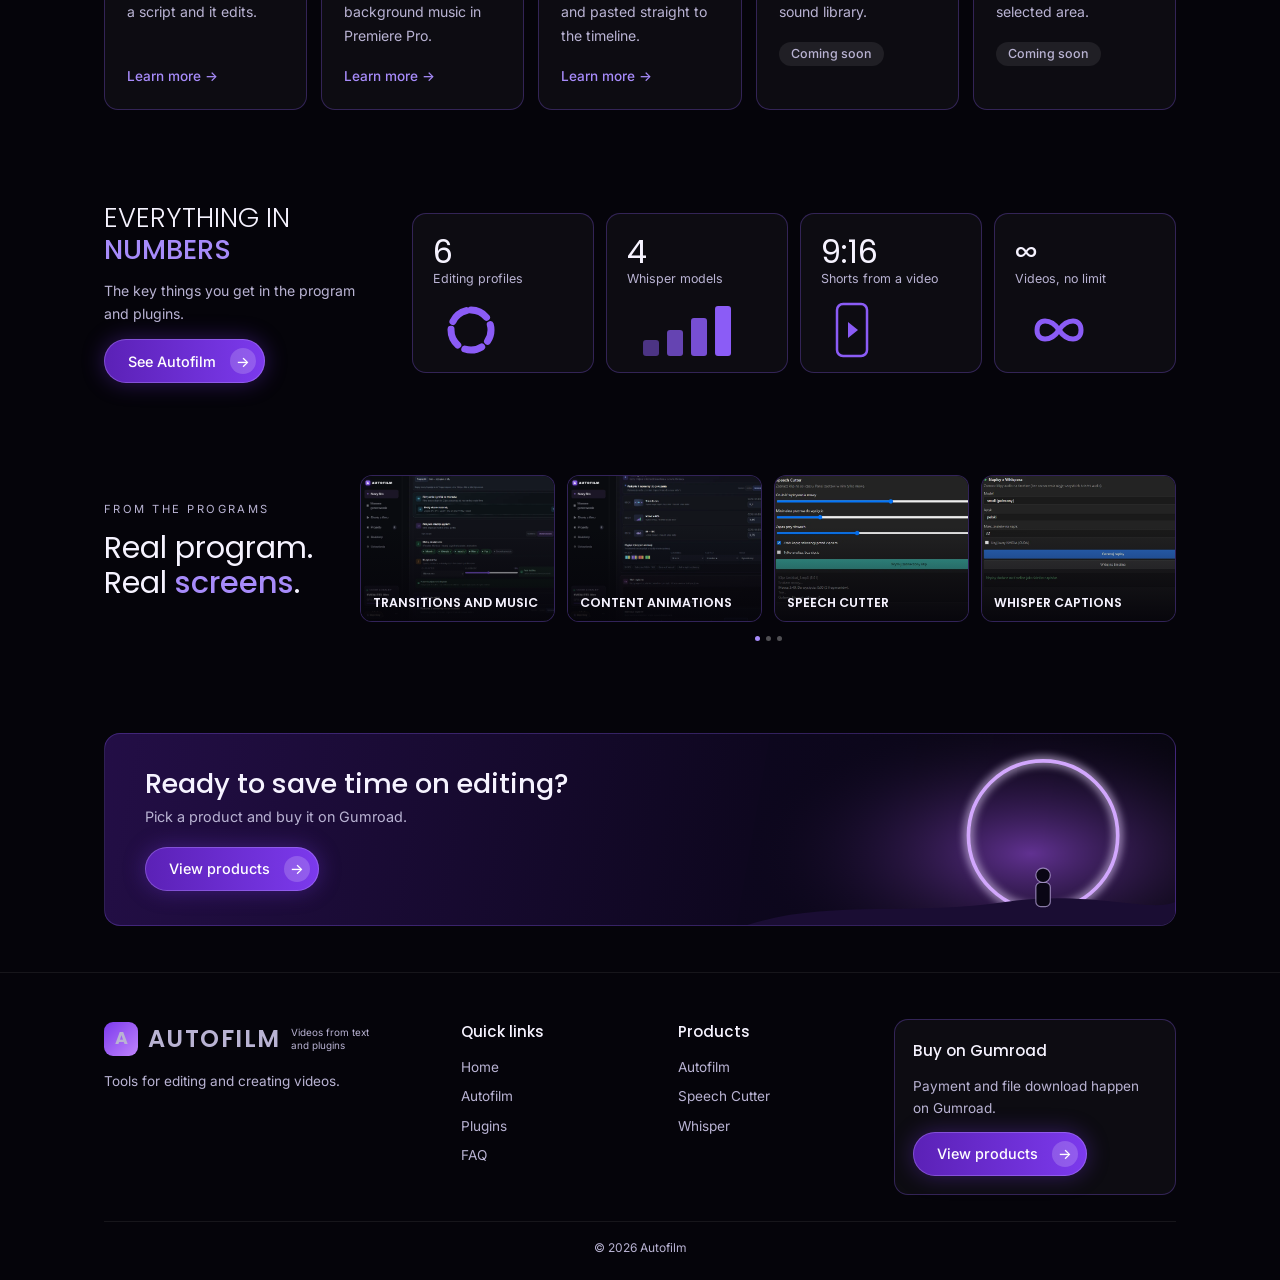
==== commit ce698e04: "Add files via upload" ====
--- a/index.html
+++ b/index.html
@@ -1,24 +1,43 @@
 <!DOCTYPE html>
-<html lang="pl"><head><meta charset="utf-8"><meta name="viewport" content="width=device-width, initial-scale=1"><meta name="theme-color" content="#07060d">
+<html lang="pl"><head><meta charset="utf-8"><meta name="viewport" content="width=device-width, initial-scale=1"><meta name="theme-color" content="#05040a">
 <title>Autofilm: filmy z tekstu i wtyczki do Premiere Pro</title>
-<link href="https://fonts.googleapis.com/css2?family=Outfit:wght@300;400;500;600&family=Inter:wght@400;600&display=swap" rel="stylesheet">
+<link href="https://fonts.googleapis.com/css2?family=Poppins:wght@300;400;500;600&family=Inter:wght@400;500&display=swap" rel="stylesheet">
 <link rel="stylesheet" href="style.css"></head><body>
 <header class="top" id="top"></header><main>
-<div class="wrap hero"><div>
-<h1><span data-pl>Narzędzia, które <em>montują</em> za Ciebie</span><span data-en>Tools that <em>do the editing</em> for you</span></h1>
-<p><span data-pl>Autofilm tworzy filmy z tekstu dla firm i marek. Wtyczki do Adobe Premiere Pro skracają pracę na osi czasu.</span><span data-en>Autofilm creates videos from text for companies and brands. Plugins for Adobe Premiere Pro cut the work on your timeline.</span></p>
-<div class="btns"><a class="btn" href="autofilm.html"><span data-pl>Poznaj Autofilm</span><span data-en>Explore Autofilm</span></a><a class="btn dark" href="wtyczki.html"><span data-pl>Zobacz wtyczki</span><span data-en>See plugins</span></a></div>
-</div><svg class="orb" viewBox="0 0 400 400" aria-hidden="true"><defs><radialGradient id="g" cx="50%" cy="50%" r="50%"><stop offset="0" stop-color="#f3e8ff"/><stop offset=".35" stop-color="#c084fc"/><stop offset="1" stop-color="#6d28d9" stop-opacity="0"/></radialGradient><radialGradient id="h" cx="50%" cy="50%" r="50%"><stop offset="0" stop-color="#7c3aed" stop-opacity=".55"/><stop offset="1" stop-color="#7c3aed" stop-opacity="0"/></radialGradient><linearGradient id="r" x1="0" y1="0" x2="1" y2="1"><stop offset="0" stop-color="#c084fc"/><stop offset="1" stop-color="#6d28d9"/></linearGradient></defs>
-<circle class="pulse" cx="200" cy="200" r="190" fill="url(#h)"/>
-<g class="spin"><circle cx="200" cy="200" r="150" fill="none" stroke="#a78bfa" stroke-opacity=".25" stroke-dasharray="2 8"/><circle cx="350" cy="200" r="7" fill="#c084fc"/><circle cx="64" cy="96" r="4" fill="#fff" fill-opacity=".8"/></g>
-<circle cx="200" cy="200" r="104" fill="none" stroke="url(#r)" stroke-width="3"/>
-<circle cx="200" cy="200" r="70" fill="url(#g)"/>
-<circle cx="200" cy="200" r="26" fill="#fff" fill-opacity=".9"/></svg></div>
+<div class="hero"><div class="art"><svg viewBox="0 0 640 600" preserveAspectRatio="xMidYMid slice" aria-hidden="true"><defs>
+<radialGradient id="n1" cx="70%" cy="30%" r="60%"><stop offset="0" stop-color="#7c3aed" stop-opacity=".6"/><stop offset=".6" stop-color="#4c1d95" stop-opacity=".25"/><stop offset="1" stop-color="#05040a" stop-opacity="0"/></radialGradient>
+<radialGradient id="n2" cx="20%" cy="80%" r="50%"><stop offset="0" stop-color="#9333ea" stop-opacity=".35"/><stop offset="1" stop-color="#05040a" stop-opacity="0"/></radialGradient>
+<linearGradient id="cl" x1="0" y1="0" x2="0" y2="1"><stop offset="0" stop-color="#f4f1fb"/><stop offset=".45" stop-color="#b9b0d6"/><stop offset="1" stop-color="#3b2f66"/></linearGradient>
+<linearGradient id="cl2" x1="0" y1="0" x2="1" y2="0"><stop offset="0" stop-color="#05040a" stop-opacity=".55"/><stop offset=".5" stop-color="#05040a" stop-opacity="0"/><stop offset="1" stop-color="#05040a" stop-opacity=".45"/></linearGradient>
+<radialGradient id="void" cx="50%" cy="45%" r="60%"><stop offset="0" stop-color="#3b1672"/><stop offset=".55" stop-color="#150a33"/><stop offset="1" stop-color="#07040f"/></radialGradient>
+<radialGradient id="orb" cx="50%" cy="50%" r="50%"><stop offset="0" stop-color="#fff"/><stop offset=".3" stop-color="#e9d5ff"/><stop offset=".7" stop-color="#a855f7"/><stop offset="1" stop-color="#6d28d9"/></radialGradient>
+<radialGradient id="glow" cx="50%" cy="50%" r="50%"><stop offset="0" stop-color="#c084fc" stop-opacity=".75"/><stop offset="1" stop-color="#7c3aed" stop-opacity="0"/></radialGradient>
+<filter id="bl"><feGaussianBlur stdDeviation="22"/></filter><filter id="bl2"><feGaussianBlur stdDeviation="3"/></filter></defs>
+<rect width="640" height="600" fill="url(#n1)"/><rect width="640" height="600" fill="url(#n2)"/>
+<ellipse cx="500" cy="170" rx="150" ry="70" fill="#a855f7" opacity=".25" filter="url(#bl)" transform="rotate(-25 500 170)"/>
+<circle cx="341" cy="164" r="1.8" fill="#fff" opacity="0.8"/><circle cx="59" cy="84" r="0.8" fill="#fff" opacity="0.5"/><circle cx="606" cy="69" r="1" fill="#fff" opacity="0.35"/><circle cx="98" cy="454" r="1.8" fill="#fff" opacity="0.35"/><circle cx="256" cy="102" r="1.8" fill="#fff" opacity="0.35"/><circle cx="589" cy="136" r="1" fill="#fff" opacity="0.8"/><circle cx="606" cy="73" r="1.8" fill="#fff" opacity="0.35"/><circle cx="236" cy="57" r="1" fill="#fff" opacity="0.5"/><circle cx="439" cy="157" r="0.8" fill="#fff" opacity="0.8"/><circle cx="325" cy="195" r="0.8" fill="#fff" opacity="0.8"/><circle cx="594" cy="202" r="1.3" fill="#fff" opacity="0.35"/><circle cx="570" cy="74" r="0.8" fill="#fff" opacity="0.8"/><circle cx="220" cy="518" r="1.8" fill="#fff" opacity="0.5"/><circle cx="486" cy="474" r="1.3" fill="#fff" opacity="0.5"/><circle cx="264" cy="194" r="1" fill="#fff" opacity="0.35"/><circle cx="598" cy="317" r="1.8" fill="#fff" opacity="0.5"/><circle cx="469" cy="304" r="0.8" fill="#fff" opacity="0.35"/><circle cx="534" cy="438" r="1" fill="#fff" opacity="0.5"/><circle cx="165" cy="510" r="1.8" fill="#fff" opacity="0.35"/><circle cx="89" cy="331" r="1.3" fill="#fff" opacity="0.8"/><circle cx="368" cy="518" r="1.8" fill="#fff" opacity="0.35"/><circle cx="105" cy="286" r="1.8" fill="#fff" opacity="0.8"/><circle cx="76" cy="72" r="1.3" fill="#fff" opacity="0.8"/><circle cx="601" cy="466" r="1.3" fill="#fff" opacity="0.8"/><circle cx="405" cy="365" r="0.8" fill="#fff" opacity="0.5"/><circle cx="373" cy="182" r="0.8" fill="#fff" opacity="0.5"/><circle cx="70" cy="233" r="1.3" fill="#fff" opacity="0.35"/><circle cx="263" cy="417" r="1.8" fill="#fff" opacity="0.5"/><circle cx="92" cy="180" r="1.8" fill="#fff" opacity="0.5"/><circle cx="572" cy="294" r="1" fill="#fff" opacity="0.5"/><circle cx="573" cy="295" r="1.8" fill="#fff" opacity="0.5"/><circle cx="399" cy="246" r="1" fill="#fff" opacity="0.35"/><circle cx="190" cy="164" r="1" fill="#fff" opacity="0.8"/><circle cx="248" cy="22" r="1.8" fill="#fff" opacity="0.8"/><circle cx="196" cy="279" r="1.3" fill="#fff" opacity="0.35"/><circle cx="159" cy="439" r="1.3" fill="#fff" opacity="0.8"/><circle cx="589" cy="336" r="1" fill="#fff" opacity="0.8"/><circle cx="537" cy="65" r="1.8" fill="#fff" opacity="0.8"/><circle cx="582" cy="411" r="1.8" fill="#fff" opacity="0.5"/><circle cx="413" cy="116" r="1.8" fill="#fff" opacity="0.8"/><circle cx="420" cy="73" r="1" fill="#fff" opacity="0.35"/><circle cx="223" cy="461" r="1" fill="#fff" opacity="0.35"/><circle cx="358" cy="63" r="0.8" fill="#fff" opacity="0.35"/><circle cx="590" cy="164" r="0.8" fill="#fff" opacity="0.5"/><circle cx="36" cy="82" r="1" fill="#fff" opacity="0.8"/><circle cx="395" cy="162" r="1.3" fill="#fff" opacity="0.5"/><circle cx="626" cy="382" r="1.8" fill="#fff" opacity="0.35"/><circle cx="128" cy="509" r="1.8" fill="#fff" opacity="0.5"/><circle cx="505" cy="329" r="0.8" fill="#fff" opacity="0.35"/><circle cx="114" cy="360" r="1.3" fill="#fff" opacity="0.5"/><circle cx="175" cy="538" r="0.8" fill="#fff" opacity="0.35"/><circle cx="550" cy="380" r="1" fill="#fff" opacity="0.8"/><circle cx="566" cy="37" r="1.3" fill="#fff" opacity="0.8"/><circle cx="103" cy="277" r="1.3" fill="#fff" opacity="0.35"/><circle cx="374" cy="238" r="1.3" fill="#fff" opacity="0.8"/><circle cx="238" cy="209" r="1" fill="#fff" opacity="0.5"/><circle cx="242" cy="214" r="1.8" fill="#fff" opacity="0.5"/><circle cx="39" cy="38" r="1.3" fill="#fff" opacity="0.5"/><circle cx="275" cy="208" r="1.3" fill="#fff" opacity="0.5"/><circle cx="367" cy="383" r="0.8" fill="#fff" opacity="0.35"/><circle cx="114" cy="242" r="1.8" fill="#fff" opacity="0.35"/><circle cx="355" cy="219" r="1.8" fill="#fff" opacity="0.8"/><circle cx="11" cy="500" r="1.3" fill="#fff" opacity="0.8"/><circle cx="96" cy="132" r="1.8" fill="#fff" opacity="0.8"/><circle cx="214" cy="499" r="1" fill="#fff" opacity="0.5"/><circle cx="350" cy="98" r="1.8" fill="#fff" opacity="0.5"/><circle cx="421" cy="96" r="1" fill="#fff" opacity="0.35"/><circle cx="140" cy="38" r="1" fill="#fff" opacity="0.8"/><circle cx="486" cy="159" r="1.8" fill="#fff" opacity="0.8"/><circle cx="368" cy="169" r="1" fill="#fff" opacity="0.35"/>
+<path d="M70 600 C110 420 170 300 225 200 C255 115 295 52 345 52 C405 52 445 115 468 200 C510 300 575 430 615 600 Z" fill="url(#cl)"/>
+<path d="M70 600 C110 420 170 300 225 200 C255 115 295 52 345 52 C405 52 445 115 468 200 C510 300 575 430 615 600 Z" fill="url(#cl2)"/>
+<path d="M150 520 C190 400 235 300 265 215 M520 520 C490 400 450 300 425 215 M300 600 C300 520 310 450 330 380 M390 600 C390 520 380 450 360 380" stroke="#fff" stroke-opacity=".18" stroke-width="2" fill="none" filter="url(#bl2)"/>
+<path d="M258 190 C262 125 300 92 345 92 C392 92 430 128 433 190 C436 252 400 305 345 312 C290 305 255 250 258 190 Z" fill="url(#void)"/>
+<circle cx="273" cy="256" r="0.7" fill="#d8b4ff" opacity="1"/><circle cx="305" cy="201" r="0.7" fill="#d8b4ff" opacity="0.5"/><circle cx="277" cy="154" r="0.7" fill="#d8b4ff" opacity="0.8"/><circle cx="398" cy="151" r="1.4" fill="#d8b4ff" opacity="0.8"/><circle cx="336" cy="229" r="1" fill="#d8b4ff" opacity="0.5"/><circle cx="285" cy="180" r="1" fill="#d8b4ff" opacity="1"/><circle cx="402" cy="197" r="1.4" fill="#d8b4ff" opacity="0.5"/><circle cx="406" cy="128" r="1.4" fill="#d8b4ff" opacity="1"/><circle cx="274" cy="202" r="0.7" fill="#d8b4ff" opacity="1"/><circle cx="271" cy="128" r="0.7" fill="#d8b4ff" opacity="0.5"/><circle cx="391" cy="248" r="1.4" fill="#d8b4ff" opacity="0.5"/><circle cx="285" cy="173" r="1.4" fill="#d8b4ff" opacity="1"/><circle cx="405" cy="232" r="1" fill="#d8b4ff" opacity="0.5"/><circle cx="284" cy="153" r="0.7" fill="#d8b4ff" opacity="0.8"/><circle cx="280" cy="115" r="1.4" fill="#d8b4ff" opacity="0.8"/><circle cx="277" cy="106" r="1" fill="#d8b4ff" opacity="0.8"/><circle cx="399" cy="245" r="1.4" fill="#d8b4ff" opacity="0.5"/><circle cx="340" cy="205" r="1.4" fill="#d8b4ff" opacity="1"/><circle cx="392" cy="219" r="0.7" fill="#d8b4ff" opacity="1"/><circle cx="403" cy="156" r="1.4" fill="#d8b4ff" opacity="0.5"/><circle cx="384" cy="125" r="1" fill="#d8b4ff" opacity="0.5"/><circle cx="370" cy="203" r="1" fill="#d8b4ff" opacity="0.5"/><circle cx="331" cy="199" r="0.7" fill="#d8b4ff" opacity="0.5"/><circle cx="347" cy="121" r="0.7" fill="#d8b4ff" opacity="1"/><circle cx="363" cy="126" r="1" fill="#d8b4ff" opacity="0.5"/><circle cx="389" cy="146" r="1.4" fill="#d8b4ff" opacity="0.5"/><circle cx="371" cy="214" r="0.7" fill="#d8b4ff" opacity="1"/><circle cx="327" cy="131" r="1.4" fill="#d8b4ff" opacity="0.8"/><circle cx="401" cy="193" r="1" fill="#d8b4ff" opacity="0.8"/><circle cx="320" cy="181" r="1" fill="#d8b4ff" opacity="0.5"/><circle cx="363" cy="94" r="1" fill="#d8b4ff" opacity="1"/><circle cx="387" cy="202" r="1.4" fill="#d8b4ff" opacity="0.5"/><circle cx="368" cy="174" r="1.4" fill="#d8b4ff" opacity="1"/><circle cx="345" cy="221" r="0.7" fill="#d8b4ff" opacity="0.5"/><circle cx="328" cy="116" r="0.7" fill="#d8b4ff" opacity="0.8"/><circle cx="339" cy="100" r="0.7" fill="#d8b4ff" opacity="0.8"/><circle cx="303" cy="198" r="1.4" fill="#d8b4ff" opacity="0.8"/><circle cx="373" cy="128" r="1.4" fill="#d8b4ff" opacity="1"/><circle cx="396" cy="173" r="0.7" fill="#d8b4ff" opacity="0.8"/><circle cx="284" cy="136" r="1" fill="#d8b4ff" opacity="0.5"/><circle cx="338" cy="94" r="1.4" fill="#d8b4ff" opacity="0.5"/><circle cx="336" cy="111" r="1.4" fill="#d8b4ff" opacity="0.5"/><circle cx="287" cy="157" r="0.7" fill="#d8b4ff" opacity="0.8"/><circle cx="272" cy="176" r="1.4" fill="#d8b4ff" opacity="0.8"/><circle cx="338" cy="249" r="0.7" fill="#d8b4ff" opacity="0.5"/>
+<circle cx="345" cy="345" r="120" fill="url(#glow)"/>
+<circle cx="345" cy="345" r="46" fill="url(#orb)"/>
+<circle cx="345" cy="345" r="62" fill="none" stroke="#e9d5ff" stroke-opacity=".5" stroke-width="1.5"/>
+<g stroke="#0a0615" stroke-linecap="round" stroke-width="15" fill="none"><path d="M215 560 C235 470 250 420 262 372"/><path d="M262 372 C262 345 262 320 266 296"/><path d="M262 372 C275 350 283 330 292 312"/><path d="M262 372 C282 365 296 352 312 338"/><path d="M262 372 C240 360 232 340 230 322"/></g>
+<g stroke="#0a0615" stroke-linecap="round" stroke-width="15" fill="none"><path d="M480 570 C455 480 440 420 428 372"/><path d="M428 372 C430 345 432 320 428 296"/><path d="M428 372 C415 350 407 330 398 312"/><path d="M428 372 C408 365 394 352 378 338"/><path d="M428 372 C450 360 458 340 462 322"/></g>
+<g stroke="#a78bfa" stroke-opacity=".5" stroke-linecap="round" stroke-width="2" fill="none"><path d="M268 296 C264 320 264 345 264 372"/><path d="M426 296 C430 320 430 345 430 372"/></g>
+</svg></div><div class="wrap">
+<h1><span data-pl>Filmy<br><em>z tekstu</em><br>automatycznie</span><span data-en>Videos<br><em>from text</em><br>automatically</span></h1>
+<p class="tag1"><span data-pl>Montaż. Napisy. Automatyzacja.</span><span data-en>Editing. Captions. Automation.</span></p>
+<p class="d"><span data-pl>Autofilm tworzy filmy z tekstu dla firm i marek. Wtyczki do Adobe Premiere Pro skracają pracę na osi czasu.</span><span data-en>Autofilm creates videos from text for companies and brands. Plugins for Adobe Premiere Pro cut the work on your timeline.</span></p>
+<div class="btns"><a class="btn" href="autofilm.html"><span data-pl>Poznaj Autofilm</span><span data-en>Explore Autofilm</span></a><a class="btn dark" href="autofilm.html#demo"><span data-pl>Obejrzyj demo</span><span data-en>Watch demo</span></a></div>
+</div></div>
 <div class="wrap"><div class="stats">
-<div><b>3</b><span><span data-pl>produkty w sprzedaży</span><span data-en>products on sale</span></span></div>
-<div><b>2</b><span><span data-pl>wtyczki do Premiere Pro</span><span data-en>Premiere Pro plugins</span></span></div>
-<div><b>PL · EN</b><span><span data-pl>dwie wersje językowe</span><span data-en>two languages</span></span></div>
-<div><b>Gumroad</b><span><span data-pl>płatność i pobranie</span><span data-en>payment and download</span></span></div>
+<div class="s"><div class="ico"><svg viewBox="0 0 24 24"><path d="M12 3l9 4.5v9L12 21l-9-4.5v-9zM3 7.5l9 4.5 9-4.5M12 12v9"/></svg></div><div><b>3</b><span class="t"><span data-pl>Produkty w sprzedaży</span><span data-en>Products on sale</span></span></div></div>
+<div class="s"><div class="ico"><svg viewBox="0 0 24 24"><circle cx="6" cy="6" r="3"/><circle cx="6" cy="18" r="3"/><path d="M20 4 8.1 15.9M14.5 14.5 20 20M8.1 8.1 12 12"/></svg></div><div><b>2</b><span class="t"><span data-pl>Wtyczki do Premiere Pro</span><span data-en>Premiere Pro plugins</span></span></div></div>
+<div class="s"><div class="ico"><svg viewBox="0 0 24 24"><circle cx="12" cy="12" r="9"/><path d="M3 12h18M12 3c3 3 3 15 0 18M12 3c-3 3-3 15 0 18"/></svg></div><div><b>PL · EN</b><span class="t"><span data-pl>Dwa języki strony</span><span data-en>Two site languages</span></span></div></div>
+<div class="s"><div class="ico"><svg viewBox="0 0 24 24"><path d="M5 8h14l-1 12H6zM9 8V6a3 3 0 0 1 6 0v2"/></svg></div><div><b>Gumroad</b><span class="t"><span data-pl>Płatność i pobranie</span><span data-en>Payment and download</span></span></div></div>
 </div></div>
 <section><div class="wrap about">
 <div class="frame"><a href="autofilm.html"><img src="media/shot1.webp" alt="Autofilm" loading="lazy"></a></div>
@@ -28,18 +47,22 @@
 <ul class="ok"><li><span data-pl>Profile montażu: vlog, biznes, storytelling, sport</span><span data-en>Editing profiles: vlog, business, storytelling, sport</span></li><li><span data-pl>Masowe generowanie wielu filmów</span><span data-en>Bulk generation of many videos</span></li><li><span data-pl>Shorty 9:16 z długiego filmu</span><span data-en>9:16 shorts from a long video</span></li><li><span data-pl>Bieżące aktualizacje w subskrypcji</span><span data-en>Ongoing updates with the subscription</span></li></ul>
 <a class="btn" href="autofilm.html"><span data-pl>Dowiedz się więcej</span><span data-en>Learn more</span></a></div>
 </div></section>
-<section><div class="wrap" style="text-align:center">
+<section><div class="wrap center">
 <span class="label"><span data-pl>Nasze produkty</span><span data-en>Our products</span></span>
 <h2><span data-pl>Narzędzia, które <em>oszczędzają czas</em></span><span data-en>Tools that <em>save you time</em></span></h2>
-<div class="cards5" style="text-align:left;margin-top:28px"><div class="card"><div class="ico"><svg viewBox="0 0 24 24"><rect x="3" y="4" width="18" height="16" rx="2"/><path d="M8 4v16M16 4v16M3 9h5M3 15h5M16 9h5M16 15h5"/></svg></div><h3>Autofilm</h3><p><span data-pl>Filmy z tekstu: wklejasz scenariusz, program montuje.</span><span data-en>Videos from text: paste a script and it edits.</span></p><a class="more" href="autofilm.html"><span data-pl>Zobacz więcej →</span><span data-en>Learn more →</span></a></div><div class="card"><div class="ico"><svg viewBox="0 0 24 24"><circle cx="6" cy="6" r="3"/><circle cx="6" cy="18" r="3"/><path d="M20 4 8.1 15.9M14.5 14.5 20 20M8.1 8.1 12 12"/></svg></div><h3>Speech Cutter</h3><p><span data-pl>Wycina ciszę i muzykę w tle w Premiere Pro.</span><span data-en>Cuts silence and background music in Premiere Pro.</span></p><a class="more" href="wtyczki.html"><span data-pl>Zobacz więcej →</span><span data-en>Learn more →</span></a></div><div class="card"><div class="ico"><svg viewBox="0 0 24 24"><rect x="3" y="5" width="18" height="14" rx="2"/><path d="M7 11h4M7 15h2M13 15h4M15 11h2"/></svg></div><h3>Whisper</h3><p><span data-pl>Napisy generowane i wklejane prosto na timeline.</span><span data-en>Captions generated and pasted straight to the timeline.</span></p><a class="more" href="wtyczki.html"><span data-pl>Zobacz więcej →</span><span data-en>Learn more →</span></a></div><div class="card"><div class="ico"><svg viewBox="0 0 24 24"><path d="M12 3l1.8 5.2L19 10l-5.2 1.8L12 17l-1.8-5.2L5 10l5.2-1.8zM19 16l.8 2.2L22 19l-2.2.8L19 22l-.8-2.2L16 19l2.2-.8z"/></svg></div><h3><span data-pl>Animacje</span><span data-en>Animations</span></h3><p><span data-pl>Animacje tekstu i biblioteka dźwięków.</span><span data-en>Text animations and a sound library.</span></p><span class="tag soon"><span data-pl>Wkrótce</span><span data-en>Coming soon</span></span></div><div class="card"><div class="ico"><svg viewBox="0 0 24 24"><circle cx="12" cy="12" r="9"/><circle cx="12" cy="12" r="4"/><path d="M12 1v4M12 19v4M1 12h4M19 12h4"/></svg></div><h3>Motion tracking</h3><p><span data-pl>Śledzenie ruchu w zaznaczonym obszarze.</span><span data-en>Motion tracking in a selected area.</span></p><span class="tag soon"><span data-pl>Wkrótce</span><span data-en>Coming soon</span></span></div></div>
+<div class="cards5" style="margin-top:26px"><div class="card"><div class="ico"><svg viewBox="0 0 24 24"><rect x="3" y="4" width="18" height="16" rx="2"/><path d="M8 4v16M16 4v16M3 9h5M3 15h5M16 9h5M16 15h5"/></svg></div><h3>Autofilm</h3><p><span data-pl>Filmy z tekstu: wklejasz scenariusz, program montuje.</span><span data-en>Videos from text: paste a script and it edits.</span></p><a class="more" href="autofilm.html"><span data-pl>Zobacz więcej →</span><span data-en>Learn more →</span></a></div><div class="card"><div class="ico"><svg viewBox="0 0 24 24"><circle cx="6" cy="6" r="3"/><circle cx="6" cy="18" r="3"/><path d="M20 4 8.1 15.9M14.5 14.5 20 20M8.1 8.1 12 12"/></svg></div><h3>Speech Cutter</h3><p><span data-pl>Wycina ciszę i muzykę w tle w Premiere Pro.</span><span data-en>Cuts silence and background music in Premiere Pro.</span></p><a class="more" href="wtyczki.html"><span data-pl>Zobacz więcej →</span><span data-en>Learn more →</span></a></div><div class="card"><div class="ico"><svg viewBox="0 0 24 24"><rect x="3" y="5" width="18" height="14" rx="2"/><path d="M7 11h4M7 15h2M13 15h4M15 11h2"/></svg></div><h3>Whisper</h3><p><span data-pl>Napisy generowane i wklejane prosto na timeline.</span><span data-en>Captions generated and pasted straight to the timeline.</span></p><a class="more" href="wtyczki.html"><span data-pl>Zobacz więcej →</span><span data-en>Learn more →</span></a></div><div class="card"><div class="ico"><svg viewBox="0 0 24 24"><path d="M12 3l1.8 5.2L19 10l-5.2 1.8L12 17l-1.8-5.2L5 10l5.2-1.8zM19 16l.8 2.2L22 19l-2.2.8L19 22l-.8-2.2L16 19l2.2-.8z"/></svg></div><h3><span data-pl>Animacje</span><span data-en>Animations</span></h3><p><span data-pl>Animacje tekstu i biblioteka dźwięków.</span><span data-en>Text animations and a sound library.</span></p><span class="tag soon"><span data-pl>Wkrótce</span><span data-en>Coming soon</span></span></div><div class="card"><div class="ico"><svg viewBox="0 0 24 24"><circle cx="12" cy="12" r="9"/><circle cx="12" cy="12" r="4"/><path d="M12 1v4M12 19v4M1 12h4M19 12h4"/></svg></div><h3>Motion tracking</h3><p><span data-pl>Śledzenie ruchu w zaznaczonym obszarze.</span><span data-en>Motion tracking in a selected area.</span></p><span class="tag soon"><span data-pl>Wkrótce</span><span data-en>Coming soon</span></span></div></div>
 </div></section>
-<section><div class="wrap">
-<span class="label"><span data-pl>Z programów</span><span data-en>From the programs</span></span>
-<h2><span data-pl>Zobacz, jak to <em>wygląda</em></span><span data-en>See what it <em>looks like</em></span></h2>
-<div class="feat4" style="margin-top:24px"><figure><a href="autofilm.html"><img src="media/shot2.webp" alt="Autofilm: przejścia, efekty i muzyka" loading="lazy"></a><figcaption><span data-pl>Autofilm: przejścia, efekty i muzyka</span><span data-en>Autofilm: transitions, effects and music</span></figcaption></figure><figure><a href="autofilm.html"><img src="media/shot5.webp" alt="Autofilm: animacje treści" loading="lazy"></a><figcaption><span data-pl>Autofilm: animacje treści</span><span data-en>Autofilm: content animations</span></figcaption></figure><figure><a href="wtyczki.html"><img src="media/cisza1.webp" alt="Speech Cutter w Premiere Pro" loading="lazy"></a><figcaption><span data-pl>Speech Cutter w Premiere Pro</span><span data-en>Speech Cutter in Premiere Pro</span></figcaption></figure><figure><a href="wtyczki.html"><img src="media/whisper1.webp" alt="Whisper: napisy w Premiere Pro" loading="lazy"></a><figcaption><span data-pl>Whisper: napisy w Premiere Pro</span><span data-en>Whisper: captions in Premiere Pro</span></figcaption></figure></div>
-</div></section>
-<section><div class="wrap"><div class="cta"><div>
+<section><div class="wrap results">
+<div><h2><span data-pl>Wszystko w <em>liczbach</em></span><span data-en>Everything in <em>numbers</em></span></h2><p><span data-pl>Najważniejsze rzeczy, które dostajesz w programie i wtyczkach.</span><span data-en>The key things you get in the program and plugins.</span></p><a class="btn" href="autofilm.html"><span data-pl>Zobacz Autofilm</span><span data-en>See Autofilm</span></a></div>
+<div class="nums"><div class="num"><b>6</b><span><span data-pl>Profili montażu</span><span data-en>Editing profiles</span></span><svg viewBox="0 0 120 56"><g fill="none" stroke-width="7"><circle cx="28" cy="28" r="20" stroke="#8b5cf6" stroke-dasharray="17.6 8" stroke-linecap="round" transform="rotate(-90 28 28)"/></g></svg></div><div class="num"><b>4</b><span><span data-pl>Modele Whisper</span><span data-en>Whisper models</span></span><svg viewBox="0 0 120 56"><g fill="#8b5cf6"><rect x="6" y="38" width="16" height="16" rx="3" opacity=".5"/><rect x="30" y="28" width="16" height="26" rx="3" opacity=".7"/><rect x="54" y="16" width="16" height="38" rx="3" opacity=".85"/><rect x="78" y="4" width="16" height="50" rx="3"/></g></svg></div><div class="num"><b>9:16</b><span><span data-pl>Shorty z filmu</span><span data-en>Shorts from a video</span></span><svg viewBox="0 0 120 56"><rect x="6" y="2" width="30" height="52" rx="6" fill="none" stroke="#8b5cf6" stroke-width="2.5"/><path d="M17 20l10 8-10 8z" fill="#8b5cf6"/></svg></div><div class="num"><b>∞</b><span><span data-pl>Filmów bez limitu</span><span data-en>Videos, no limit</span></span><svg viewBox="0 0 120 56"><path d="M12 28c0-12 14-12 22 0s22 12 22 0-14-12-22 0-22 12-22 0z" fill="none" stroke="#8b5cf6" stroke-width="5" stroke-linecap="round"/></svg></div></div></div></section>
+<section><div class="wrap"><div class="works">
+<div><span class="label"><span data-pl>Z programów</span><span data-en>From the programs</span></span><h2><span data-pl>Prawdziwy program.<br>Prawdziwe <em>ekrany</em>.</span><span data-en>Real program.<br>Real <em>screens</em>.</span></h2></div>
+<div><div class="thumbs"><a href="autofilm.html"><img src="media/shot2.webp" alt="" loading="lazy"><b><span data-pl>Przejścia i muzyka</span><span data-en>Transitions and music</span></b></a><a href="autofilm.html"><img src="media/shot5.webp" alt="" loading="lazy"><b><span data-pl>Animacje treści</span><span data-en>Content animations</span></b></a><a href="wtyczki.html"><img src="media/cisza1.webp" alt="" loading="lazy"><b><span data-pl>Speech Cutter</span><span data-en>Speech Cutter</span></b></a><a href="wtyczki.html"><img src="media/whisper1.webp" alt="" loading="lazy"><b><span data-pl>Whisper napisy</span><span data-en>Whisper captions</span></b></a></div><div class="dots"><i></i><i></i><i></i></div></div>
+</div></div></section>
+<section><div class="wrap"><div class="cta"><svg class="ring" viewBox="0 0 400 200" preserveAspectRatio="xMaxYMid slice" aria-hidden="true"><defs><radialGradient id="rg" cx="70%" cy="60%" r="60%"><stop offset="0" stop-color="#a855f7" stop-opacity=".55"/><stop offset="1" stop-color="#05040a" stop-opacity="0"/></radialGradient></defs>
+<rect width="400" height="200" fill="url(#rg)"/><circle cx="290" cy="105" r="62" fill="none" stroke="#c084fc" stroke-width="3"/><circle cx="290" cy="105" r="62" fill="none" stroke="#e9d5ff" stroke-opacity=".5" stroke-width="9" filter="blur(3px)"/>
+<path d="M0 200 C80 150 160 175 260 160 C330 150 380 170 400 160 L400 200Z" fill="#1a0d33"/><g fill="#0a0615" stroke="#d9c5ff" stroke-width="1" stroke-opacity=".6"><circle cx="290" cy="138" r="6"/><rect x="284" y="144" width="12" height="20" rx="4"/></g></svg><div class="txt">
 <h2><span data-pl>Gotowy, by oszczędzić czas przy montażu?</span><span data-en>Ready to save time on editing?</span></h2>
-<p><span data-pl>Wybierz produkt i kup go na Gumroad.</span><span data-en>Pick a product and buy it on Gumroad.</span></p></div>
-<a class="btn" href="autofilm.html"><span data-pl>Zobacz produkty</span><span data-en>See products</span></a></div></div></section>
+<p><span data-pl>Wybierz produkt i kup go na Gumroad.</span><span data-en>Pick a product and buy it on Gumroad.</span></p>
+<a class="btn" href="autofilm.html"><span data-pl>Zobacz produkty</span><span data-en>View products</span></a></div></div></div></section>
 </main><footer id="foot"></footer><script src="script.js"></script></body></html>
--- a/style.css
+++ b/style.css
@@ -1,93 +1,125 @@
-:root{--bg:#07060d;--panel:rgba(255,255,255,.04);--line:rgba(139,92,246,.28);--ink:#f4f1ff;--muted:#b3add0;--v1:#6d28d9;--v2:#9333ea;--lav:#a78bfa}
+:root{--bg:#05040a;--panel:rgba(255,255,255,.035);--line:rgba(139,92,246,.3);--ink:#f6f3ff;--muted:#b9b3d3;--v1:#6d28d9;--v2:#a855f7;--lav:#a78bfa}
 *{box-sizing:border-box}
 html{scroll-behavior:smooth;color-scheme:dark}
-body{margin:0;background:var(--bg);color:var(--ink);font:17px/1.65 "Inter",system-ui,sans-serif;min-height:100vh;display:flex;flex-direction:column;position:relative;overflow-x:hidden}
-body::before{content:"";position:fixed;inset:0;z-index:-1;pointer-events:none;background:
-radial-gradient(1.5px 1.5px at 12% 18%,#fff9,transparent),radial-gradient(1px 1px at 28% 62%,#fff7,transparent),radial-gradient(1.5px 1.5px at 44% 12%,#fff8,transparent),radial-gradient(1px 1px at 63% 38%,#fff7,transparent),radial-gradient(1.5px 1.5px at 78% 74%,#fff8,transparent),radial-gradient(1px 1px at 91% 22%,#fff9,transparent),radial-gradient(1px 1px at 8% 88%,#fff6,transparent),radial-gradient(1px 1px at 55% 90%,#fff6,transparent),
-radial-gradient(ellipse 60% 45% at 85% 0%,rgba(124,58,237,.35),transparent 70%),radial-gradient(ellipse 50% 40% at 0% 60%,rgba(88,28,135,.25),transparent 70%)}
+body{margin:0;background:var(--bg);color:var(--ink);font:16px/1.65 "Inter",system-ui,sans-serif;min-height:100vh;display:flex;flex-direction:column;overflow-x:hidden}
 main{flex:1}
-h1,h2,h3{font-family:"Outfit",system-ui,sans-serif;line-height:1.08;margin:0 0 .5em}
-h1{font-size:clamp(2.3rem,6.5vw,4.4rem);font-weight:300;text-transform:uppercase;letter-spacing:.01em}
-h2{font-size:clamp(1.7rem,4vw,2.6rem);font-weight:400}
-h3{font-size:1.25rem;font-weight:500}
-em{font-style:normal;color:var(--lav);font-weight:600}
-h1 em{font-weight:600}
+h1,h2,h3,h4{font-family:"Poppins",system-ui,sans-serif;margin:0 0 .5em}
+h1{font-size:clamp(2.6rem,7.2vw,5rem);font-weight:400;line-height:1.02;text-transform:uppercase}
+h2{font-size:clamp(1.7rem,3.6vw,2.5rem);font-weight:400;line-height:1.15}
+h3{font-size:1.05rem;font-weight:500;line-height:1.3}
+em{font-style:normal;color:var(--lav);font-weight:500}
+h1 em{color:#9d6bff;font-weight:500}
 a{color:inherit}
-.wrap{max-width:1080px;margin:0 auto;padding:0 22px}
-.top{position:sticky;top:0;z-index:5;background:rgba(7,6,13,.82);backdrop-filter:blur(10px);border-bottom:1px solid rgba(255,255,255,.06)}
-.top .wrap{display:flex;align-items:center;justify-content:space-between;gap:14px;flex-wrap:wrap;padding-top:12px;padding-bottom:12px}
-.brand{font-family:"Outfit",sans-serif;font-weight:600;font-size:1.25rem;letter-spacing:.14em;text-transform:uppercase;text-decoration:none;display:flex;align-items:center;gap:10px}
-.brand i{width:30px;height:30px;border-radius:8px;background:linear-gradient(135deg,#7c3aed,#c084fc);display:grid;place-items:center;font-style:normal;font-weight:700;letter-spacing:0;font-size:1rem}
-nav{display:flex;gap:4px;flex-wrap:wrap}
-nav a{text-decoration:none;font-size:.95rem;padding:6px 16px;border-radius:999px;color:var(--muted)}
-nav a:hover{color:var(--ink)}
-nav a[aria-current=page]{background:rgba(139,92,246,.22);color:var(--ink);box-shadow:inset 0 0 0 1px var(--line)}
-.lang button{font:inherit;font-size:.9rem;font-weight:600;border:1px solid var(--line);background:none;color:var(--muted);padding:3px 12px;cursor:pointer}
+.wrap{max-width:1120px;margin:0 auto;padding:0 24px}
+.top{position:sticky;top:0;z-index:20;background:rgba(5,4,10,.85);backdrop-filter:blur(10px)}
+.top .wrap{display:flex;align-items:center;justify-content:space-between;gap:14px;flex-wrap:wrap;padding-top:14px;padding-bottom:14px}
+.brand{display:flex;align-items:center;gap:10px;text-decoration:none;font-family:"Poppins",sans-serif;font-weight:600;font-size:1.5rem;letter-spacing:.06em}
+.brand i{font-style:normal;width:34px;height:34px;border-radius:9px;background:linear-gradient(135deg,#7c3aed,#c084fc);display:grid;place-items:center;font-size:1.1rem;font-weight:700;letter-spacing:0}
+.brand .sub{font-family:"Inter",sans-serif;font-size:.62rem;font-weight:400;letter-spacing:0;line-height:1.25;color:var(--muted);max-width:90px}
+nav{display:flex;gap:2px;flex-wrap:wrap}
+nav a{text-decoration:none;font-size:.88rem;padding:7px 18px;border-radius:8px;color:var(--ink)}
+nav a:hover{color:var(--lav)}
+nav a[aria-current=page]{background:rgba(124,58,237,.35);box-shadow:inset 0 0 0 1px rgba(167,139,250,.35)}
+.right{display:flex;align-items:center;gap:12px}
+.lang button{font:inherit;font-size:.8rem;font-weight:600;border:1px solid var(--line);background:none;color:var(--muted);padding:3px 10px;cursor:pointer}
 .lang button:first-child{border-radius:999px 0 0 999px}.lang button:last-child{border-radius:0 999px 999px 0;border-left:0}
 .lang button[aria-pressed=true]{background:rgba(139,92,246,.3);color:var(--ink)}
-.btn{display:inline-flex;align-items:center;gap:12px;background:linear-gradient(90deg,var(--v1),var(--v2));color:#fff;padding:12px 14px 12px 26px;font-weight:600;text-decoration:none;border-radius:999px;box-shadow:0 0 24px rgba(147,51,234,.35);transition:transform .15s,box-shadow .15s}
-.btn::after{content:"→";width:26px;height:26px;border-radius:50%;background:rgba(255,255,255,.2);display:grid;place-items:center;font-size:.95rem}
-.btn:hover{transform:translateY(-2px);box-shadow:0 0 32px rgba(147,51,234,.55)}
-.btn.dark{background:rgba(139,92,246,.1);box-shadow:inset 0 0 0 1px var(--line)}
-.btn.off{background:rgba(255,255,255,.06);color:var(--muted);box-shadow:none;pointer-events:none}
+.btn{display:inline-flex;align-items:center;gap:14px;background:linear-gradient(90deg,#5b21b6,#7c3aed);color:#fff;padding:9px 9px 9px 24px;font-weight:500;font-size:.9rem;text-decoration:none;border-radius:999px;box-shadow:0 0 22px rgba(124,58,237,.35),inset 0 0 0 1px rgba(196,160,255,.35);transition:transform .15s,box-shadow .15s}
+.btn::after{content:"→";width:26px;height:26px;border-radius:50%;background:rgba(255,255,255,.18);display:grid;place-items:center;font-size:.9rem}
+.btn:hover{transform:translateY(-2px);box-shadow:0 0 34px rgba(124,58,237,.6),inset 0 0 0 1px rgba(196,160,255,.5)}
+.btn.dark{background:rgba(124,58,237,.1);box-shadow:inset 0 0 0 1px var(--line);padding:9px 20px 9px 9px;flex-direction:row-reverse}
+.btn.dark::after{content:"▶";font-size:.6rem;border:1px solid var(--line);background:none}
+.btn.line{background:rgba(124,58,237,.1);box-shadow:inset 0 0 0 1px rgba(167,139,250,.45)}
+.btn.off{background:rgba(255,255,255,.06);color:var(--muted);box-shadow:none;pointer-events:none;padding:9px 24px}
 .btn.off::after{display:none}
-.btn.off{padding:12px 26px}
 a:focus-visible,button:focus-visible,summary:focus-visible{outline:3px solid var(--lav);outline-offset:2px}
-.band{padding:72px 0 40px;position:relative}
-.band p{max-width:52ch;color:var(--muted);margin:0 0 24px;font-size:1.1rem}
-.hero{display:grid;grid-template-columns:1.1fr .9fr;gap:20px;align-items:center;padding-top:56px;padding-bottom:32px}
-@media(max-width:800px){.hero{grid-template-columns:1fr}}
-.hero p{max-width:46ch;color:var(--muted);margin:0 0 28px;font-size:1.1rem}
+/* hero */
+.hero{position:relative;min-height:600px;overflow:hidden}
+.hero .art{position:absolute;right:-40px;top:-30px;width:min(780px,70%);height:calc(100% + 30px);z-index:0;-webkit-mask-image:linear-gradient(#000 70%,transparent);mask-image:linear-gradient(#000 70%,transparent)}
+.hero .art svg{width:100%;height:100%;display:block}
+.hero .wrap{position:relative;z-index:1;padding-top:84px;padding-bottom:80px}
+.hero h1{margin-bottom:28px}
+.hero .tag1{font-size:1rem;margin:0 0 14px;font-weight:500}
+.hero p.d{max-width:34ch;color:var(--muted);font-size:.9rem;margin:0 0 30px}
 .hero .btns{display:flex;gap:14px;flex-wrap:wrap}
-.orb{width:100%;max-width:420px;margin:0 auto;display:block}
-@media(prefers-reduced-motion:no-preference){.orb .spin{transform-origin:200px 200px;animation:sp 40s linear infinite}@keyframes sp{to{transform:rotate(360deg)}}.orb .pulse{animation:pl 5s ease-in-out infinite}@keyframes pl{50%{opacity:.7}}}
-.stats{display:grid;grid-template-columns:repeat(auto-fit,minmax(200px,1fr));gap:0;background:var(--panel);border:1px solid var(--line);border-radius:16px;margin:24px 0 8px}
-.stats div{padding:18px 24px;border-right:1px solid rgba(255,255,255,.06)}
-.stats div:last-child{border-right:0}
-.stats b{display:block;font-family:"Outfit",sans-serif;font-size:1.7rem;font-weight:500}
-.stats span{color:var(--muted);font-size:.9rem}
-section{padding:56px 0}
-.label{display:block;color:var(--lav);font-size:.78rem;letter-spacing:.2em;text-transform:uppercase;margin-bottom:10px}
-.about{display:grid;grid-template-columns:1fr 1fr;gap:32px;align-items:center}
+@media(max-width:800px){.hero .art{opacity:.45;width:130%;right:-30%}.hero .wrap{padding-top:50px}}
+.band{position:relative;padding:72px 0 30px;overflow:hidden}
+.band::before{content:"";position:absolute;right:-10%;top:-60%;width:60%;height:200%;background:radial-gradient(ellipse at center,rgba(124,58,237,.35),transparent 65%);pointer-events:none}
+.band .wrap{position:relative}
+.band h1{font-size:clamp(2.2rem,6vw,3.6rem)}
+.band p{max-width:52ch;color:var(--muted);margin:0 0 24px;font-size:1.02rem}
+.stats{display:grid;grid-template-columns:repeat(auto-fit,minmax(210px,1fr));background:var(--panel);border:1px solid var(--line);border-radius:16px;margin-top:-20px;position:relative;z-index:2}
+.stats .s{display:flex;align-items:center;gap:14px;padding:20px 24px;border-right:1px solid rgba(255,255,255,.07)}
+.stats .s:last-child{border-right:0}
+.stats b{display:block;font-family:"Poppins",sans-serif;font-size:1.45rem;font-weight:500;line-height:1.1}
+.stats span.t{color:var(--muted);font-size:.8rem}
+.ico{flex:none;width:42px;height:42px;border-radius:11px;background:rgba(124,58,237,.18);box-shadow:inset 0 0 0 1px var(--line);display:grid;place-items:center;color:var(--lav)}
+.ico svg{width:21px;height:21px;stroke:currentColor;fill:none;stroke-width:1.6;stroke-linecap:round;stroke-linejoin:round}
+section{padding:46px 0}
+.label{display:block;color:var(--muted);font-size:.7rem;letter-spacing:.22em;text-transform:uppercase;margin-bottom:12px}
+.about{display:grid;grid-template-columns:1.1fr .9fr;gap:44px;align-items:center}
 @media(max-width:800px){.about{grid-template-columns:1fr}}
-.frame img{width:100%;display:block;border-radius:16px;border:1px solid var(--line);box-shadow:0 0 50px rgba(124,58,237,.28)}
-.about p{color:var(--muted)}
+.frame img{width:100%;display:block;border-radius:14px;border:1px solid var(--line);box-shadow:0 0 60px rgba(124,58,237,.3)}
+.about p{color:var(--muted);font-size:.92rem}
 .grid{display:grid;grid-template-columns:repeat(auto-fit,minmax(280px,1fr));gap:20px}
-.cards5{display:grid;grid-template-columns:repeat(auto-fit,minmax(190px,1fr));gap:14px}
-.card{background:var(--panel);border:1px solid var(--line);border-radius:16px;padding:26px;display:flex;flex-direction:column;align-items:flex-start;backdrop-filter:blur(4px)}
-.card p{color:var(--muted);margin:0 0 20px;font-size:.98rem}
+.cards5{display:grid;grid-template-columns:repeat(auto-fit,minmax(190px,1fr));gap:14px;text-align:left}
+.card{background:var(--panel);border:1px solid var(--line);border-radius:14px;padding:22px;display:flex;flex-direction:column;align-items:flex-start}
+.card p{color:var(--muted);margin:0 0 18px;font-size:.88rem}
 .card .btn{margin-top:auto}
-.card a.more{margin-top:auto;color:var(--lav);text-decoration:none;font-weight:600;font-size:.95rem}
-.ico{width:44px;height:44px;border-radius:12px;background:rgba(139,92,246,.18);box-shadow:inset 0 0 0 1px var(--line);display:grid;place-items:center;color:var(--lav);margin-bottom:16px}
-.ico svg{width:22px;height:22px;stroke:currentColor;fill:none;stroke-width:1.7;stroke-linecap:round;stroke-linejoin:round}
-.tag{background:rgba(139,92,246,.25);color:#e4d9ff;padding:2px 12px;border-radius:999px;font-weight:600;font-size:.82rem;margin-bottom:12px}
+.card a.more{margin-top:auto;color:var(--lav);text-decoration:none;font-weight:500;font-size:.85rem}
+.card .ico{margin-bottom:16px;background:none;box-shadow:none;width:auto;height:auto;justify-content:flex-start}
+.card .ico svg{width:30px;height:30px}
+.tag{background:rgba(139,92,246,.25);color:#e4d9ff;padding:2px 12px;border-radius:999px;font-weight:500;font-size:.78rem;margin-bottom:12px}
 .tag.soon{background:rgba(255,255,255,.08);color:var(--muted)}
-.lead{max-width:56ch;color:var(--muted)}
-ul.ok{list-style:none;padding:0;margin:0 0 24px}
+ul.ok{list-style:none;padding:0;margin:0 0 26px;font-size:.92rem}
 ul.ok li{padding-left:30px;position:relative;margin-bottom:8px}
-ul.ok li::before{content:"✓";position:absolute;left:0;top:2px;width:20px;height:20px;border-radius:50%;background:rgba(139,92,246,.25);color:var(--lav);font-size:.75rem;display:grid;place-items:center}
-.demo{width:100%;border-radius:16px;background:#000;border:1px solid var(--line);box-shadow:0 0 50px rgba(124,58,237,.28);margin:8px 0}
+ul.ok li::before{content:"✓";position:absolute;left:0;top:3px;width:18px;height:18px;border-radius:50%;background:rgba(139,92,246,.3);color:#d9c8ff;font-size:.65rem;display:grid;place-items:center}
+.center{text-align:center}
+.results{display:grid;grid-template-columns:.8fr 2.2fr;gap:30px;align-items:center}
+@media(max-width:900px){.results{grid-template-columns:1fr}}
+.results h2{font-size:1.7rem;text-transform:uppercase;font-weight:300}
+.results p{color:var(--muted);font-size:.88rem}
+.nums{display:grid;grid-template-columns:repeat(auto-fit,minmax(170px,1fr));gap:12px}
+.num{background:var(--panel);border:1px solid var(--line);border-radius:14px;padding:20px 20px 14px}
+.num b{display:block;font-family:"Poppins",sans-serif;font-size:2rem;font-weight:400;line-height:1.1}
+.num span{color:var(--muted);font-size:.78rem;display:block;margin-bottom:12px}
+.num svg{width:100%;height:56px;display:block}
+.works{display:grid;grid-template-columns:230px 1fr;gap:26px;align-items:center}
+@media(max-width:800px){.works{grid-template-columns:1fr}}
+.works h2{font-size:1.9rem}
+.thumbs{display:grid;grid-template-columns:repeat(auto-fit,minmax(150px,1fr));gap:12px}
+.thumbs a{position:relative;display:block;border-radius:12px;overflow:hidden;border:1px solid var(--line);aspect-ratio:4/3;background:#0c0a16}
+.thumbs img{width:100%;height:100%;object-fit:cover;object-position:top left;display:block;transition:transform .3s}
+.thumbs a:hover img{transform:scale(1.05)}
+.thumbs a::after{content:"";position:absolute;inset:0;background:linear-gradient(transparent 35%,rgba(5,4,10,.92))}
+.thumbs b{position:absolute;left:12px;bottom:10px;z-index:1;font-family:"Poppins",sans-serif;font-size:.78rem;font-weight:600;line-height:1.2;text-transform:uppercase}
+.dots{display:flex;gap:6px;justify-content:center;margin-top:14px}
+.dots i{width:5px;height:5px;border-radius:50%;background:rgba(255,255,255,.3)}.dots i:first-child{background:var(--lav)}
+.cta{position:relative;overflow:hidden;display:flex;align-items:center;justify-content:space-between;gap:24px;flex-wrap:wrap;padding:34px 40px;border-radius:16px;border:1px solid var(--line);background:linear-gradient(100deg,rgba(60,24,120,.55),rgba(20,10,45,.6) 60%,rgba(8,6,16,.9))}
+.cta .txt{position:relative;z-index:1}
+.cta h2{margin:0 0 6px;font-size:1.7rem;font-weight:500}
+.cta p{margin:0 0 18px;color:var(--muted);font-size:.9rem}
+.cta .ring{position:absolute;right:0;top:0;height:100%;width:45%;z-index:0}
+.demo{width:100%;border-radius:14px;background:#000;border:1px solid var(--line);box-shadow:0 0 60px rgba(124,58,237,.3);margin:8px 0}
 .gap{margin-top:48px}
 .shots{display:grid;grid-template-columns:repeat(auto-fit,minmax(300px,1fr));gap:20px;margin-bottom:40px}
-.shots figure,.feat4 figure{margin:0}
-.shots img,.feat4 img{width:100%;display:block;border-radius:12px;border:1px solid var(--line);box-shadow:0 0 30px rgba(124,58,237,.18);transition:transform .2s}
-.shots a:hover img,.feat4 a:hover img{transform:scale(1.015)}
-.shots figcaption,.feat4 figcaption{color:var(--muted);font-size:.92rem;margin-top:8px}
+.shots figure{margin:0}
+.shots img{width:100%;display:block;border-radius:12px;border:1px solid var(--line);box-shadow:0 0 30px rgba(124,58,237,.18);transition:transform .2s}
+.shots a:hover img{transform:scale(1.015)}
+.shots figcaption{color:var(--muted);font-size:.88rem;margin-top:8px}
 .feat{margin-top:8px}
-.feat4{display:grid;grid-template-columns:repeat(auto-fit,minmax(220px,1fr));gap:16px}
-.cta{display:flex;align-items:center;justify-content:space-between;gap:24px;flex-wrap:wrap;padding:36px;border-radius:20px;border:1px solid var(--line);background:linear-gradient(110deg,rgba(124,58,237,.28),rgba(88,28,135,.12) 60%,rgba(7,6,13,.2))}
-.cta h2{margin:0 0 6px;font-size:clamp(1.5rem,3.4vw,2.1rem)}
-.cta p{margin:0;color:var(--muted)}
 details{background:var(--panel);border:1px solid var(--line);border-radius:12px;padding:16px 22px;margin-bottom:12px}
-summary{font-weight:600;cursor:pointer}
+summary{font-weight:500;cursor:pointer}
 details p{color:var(--muted);margin:10px 0 0}
-footer{padding:40px 0 24px;color:var(--muted);font-size:.92rem;border-top:1px solid rgba(255,255,255,.07)}
-.fcols{display:grid;grid-template-columns:1.4fr 1fr 1fr;gap:28px;margin-bottom:24px}
-@media(max-width:700px){.fcols{grid-template-columns:1fr}}
-footer h4{margin:0 0 10px;color:var(--ink);font-family:"Outfit",sans-serif;font-weight:500}
-footer a{display:block;text-decoration:none;margin-bottom:6px}
+footer{padding:46px 0 22px;color:var(--muted);font-size:.85rem;border-top:1px solid rgba(255,255,255,.07)}
+.fcols{display:grid;grid-template-columns:1.4fr .8fr .8fr 1.2fr;gap:28px;margin-bottom:26px}
+@media(max-width:800px){.fcols{grid-template-columns:1fr 1fr}}
+footer h4{margin:0 0 12px;color:var(--ink);font-weight:500;font-size:.95rem}
+footer a:not(.brand):not(.btn){display:block;text-decoration:none;margin-bottom:7px}
 footer a:hover{color:var(--ink)}
-footer small{display:block;border-top:1px solid rgba(255,255,255,.07);padding-top:16px;text-align:center}
+footer .box{border:1px solid var(--line);border-radius:14px;padding:18px;background:var(--panel)}
+footer .box p{margin:0 0 12px}
+footer small{display:block;border-top:1px solid rgba(255,255,255,.07);padding-top:16px;text-align:center;font-size:.75rem}
 [data-en]{display:none}
 html.en [data-pl]{display:none}
 html.en [data-en]{display:revert}
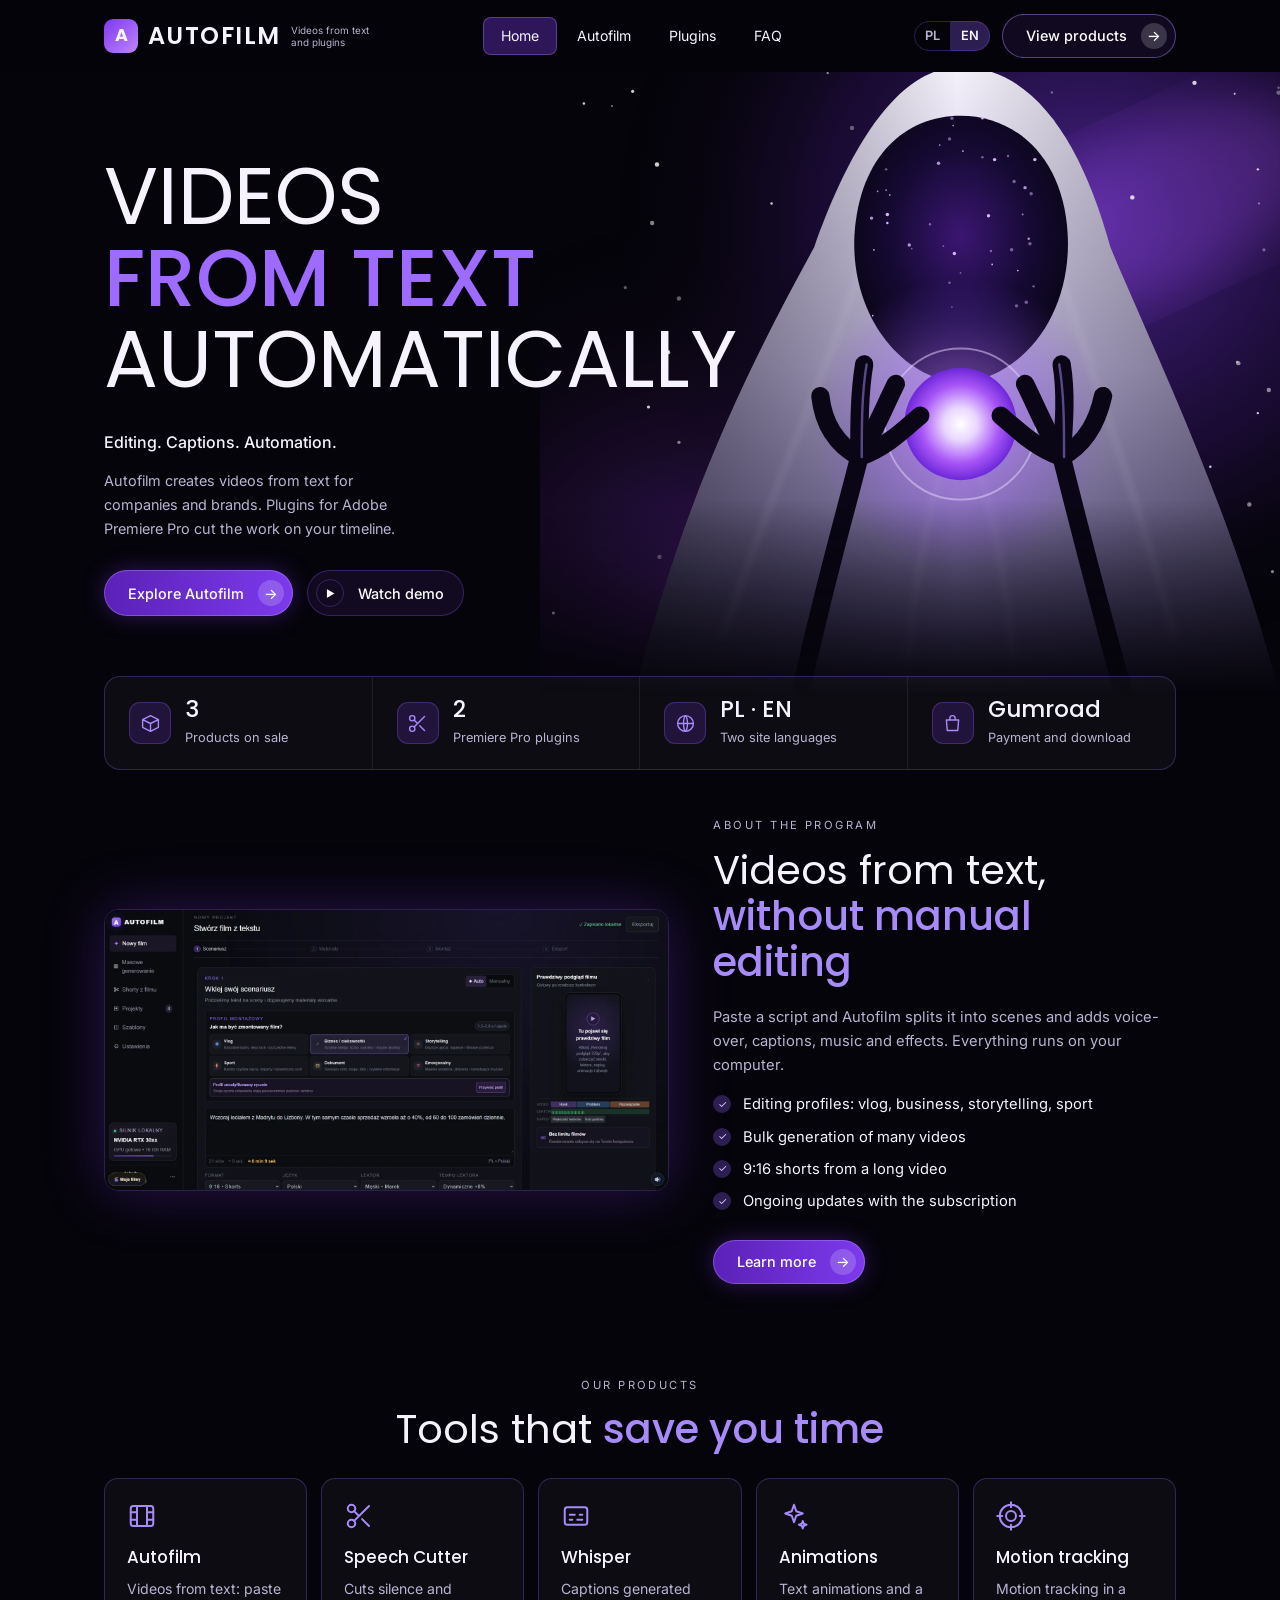
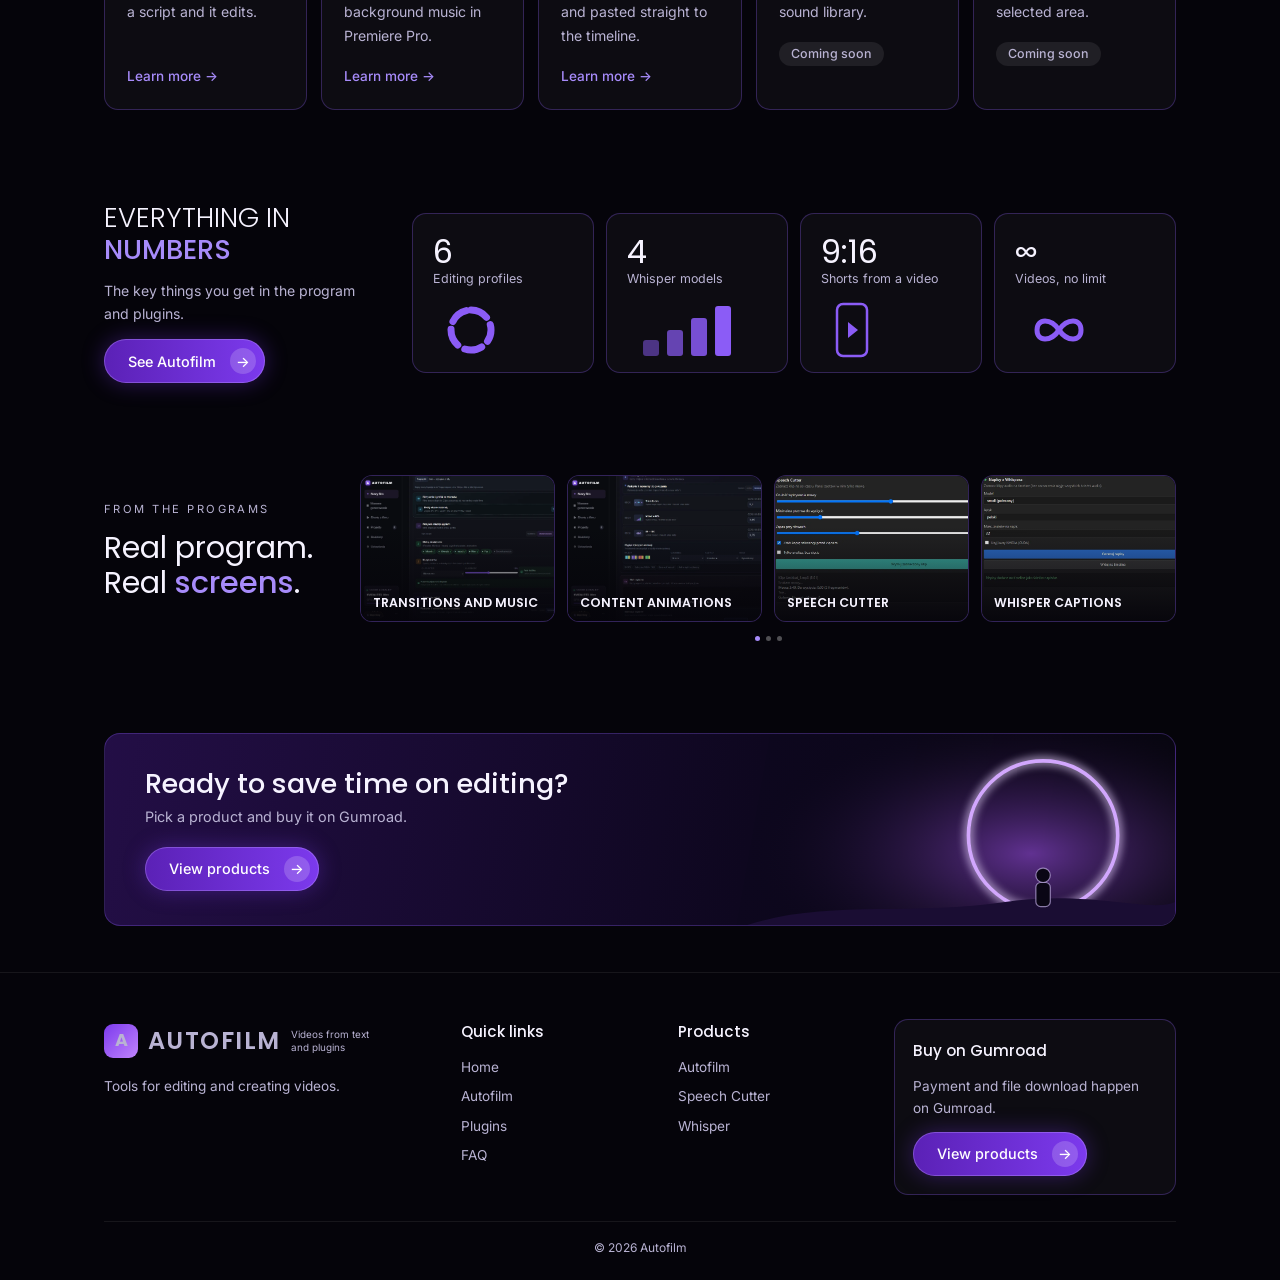
==== commit 003d47f0: "Add files via upload" ====
--- a/index.html
+++ b/index.html
@@ -1,7 +1,7 @@
 <!DOCTYPE html>
 <html lang="pl"><head><meta charset="utf-8"><meta name="viewport" content="width=device-width, initial-scale=1"><meta name="theme-color" content="#05040a">
 <title>Autofilm: filmy z tekstu i wtyczki do Premiere Pro</title>
-<link href="https://fonts.googleapis.com/css2?family=Poppins:wght@300;400;500;600&family=Inter:wght@400;500&display=swap" rel="stylesheet">
+<link rel="preconnect" href="https://fonts.googleapis.com"><link rel="preconnect" href="https://fonts.gstatic.com" crossorigin><link href="https://fonts.googleapis.com/css2?family=Poppins:wght@300;400;500;600&family=Inter:wght@400;500&display=swap" rel="stylesheet">
 <link rel="stylesheet" href="style.css"></head><body>
 <header class="top" id="top"></header><main>
 <div class="hero"><div class="art"><svg viewBox="0 0 640 600" preserveAspectRatio="xMidYMid slice" aria-hidden="true"><defs>
--- a/style.css
+++ b/style.css
@@ -123,3 +123,55 @@
 [data-en]{display:none}
 html.en [data-pl]{display:none}
 html.en [data-en]{display:revert}
+
+img,video,svg{max-width:100%}
+html,body{overflow-x:clip}
+.burger{display:none;width:44px;height:44px;border-radius:12px;border:1px solid var(--line);background:rgba(124,58,237,.12);color:var(--ink);font-size:1.35rem;line-height:1;cursor:pointer;place-items:center}
+@media(max-width:800px){
+html{scroll-padding-top:72px;-webkit-text-size-adjust:100%}
+.top .wrap{padding-top:10px;padding-bottom:10px;gap:10px}
+.brand{font-size:1.15rem}.brand .sub{display:none}
+.burger{display:grid}
+.right{margin-left:auto}
+.right .btn{display:none}
+nav{order:3;width:100%;display:none;flex-direction:column;gap:4px;padding:6px 0 4px}
+.top.open nav{display:flex}
+nav a{display:flex;align-items:center;min-height:46px;padding:0 16px;font-size:1rem}
+.lang button{min-height:40px;padding:0 14px}
+h1{font-size:clamp(2rem,9.6vw,3.4rem)}
+.hero{min-height:0}
+.hero .wrap{padding-top:36px;padding-bottom:36px}
+.hero .art{opacity:.32;width:150%;right:-45%;top:0;height:100%}
+.hero .btns{flex-direction:column}
+.hero .btns .btn{justify-content:space-between}
+.btn{min-height:46px}
+.stats{grid-template-columns:1fr 1fr;margin-top:0}
+.stats .s{padding:14px 12px;gap:10px;border-right:0;border-bottom:1px solid rgba(255,255,255,.07)}
+.stats b{font-size:1.1rem}
+.stats .ico{width:36px;height:36px}
+section{padding:34px 0}
+.band{padding:44px 0 20px}
+.cards5{display:flex;overflow-x:auto;scroll-snap-type:x mandatory;gap:12px;margin:26px -24px 0!important;padding:0 24px 10px;-webkit-overflow-scrolling:touch}
+.cards5 .card{flex:0 0 78%;scroll-snap-align:start}
+.card a.more{display:inline-block;padding:10px 0}
+.nums{grid-template-columns:1fr 1fr}
+.num{padding:16px 14px 10px}
+.num b{font-size:1.6rem}
+.thumbs{grid-template-columns:1fr 1fr}
+.works h2,.results h2{font-size:1.5rem}
+.cta{padding:26px 20px}
+.cta .ring{opacity:.22;width:70%}
+.cta .btn{width:100%;justify-content:space-between}
+.about .btn{width:100%;justify-content:space-between}
+.fcols{grid-template-columns:minmax(0,1fr) minmax(0,1fr)}
+.fcols>div:first-child,.fcols>.box{grid-column:1/-1}
+footer a:not(.brand):not(.btn){padding:9px 0;margin:0}
+footer .box .btn{width:100%;justify-content:space-between}
+summary{padding:8px 0}
+.shots{grid-template-columns:1fr}
+.gap{margin-top:34px}
+}
+@media(max-width:380px){.wrap{padding:0 18px}.cards5{margin-left:-18px!important;margin-right:-18px!important;padding:0 18px 10px}}
+.brand{min-height:44px}
+@media(max-width:800px){.cards5{scroll-padding:0 24px}}
+@media(max-width:380px){.cards5{scroll-padding:0 18px}}
